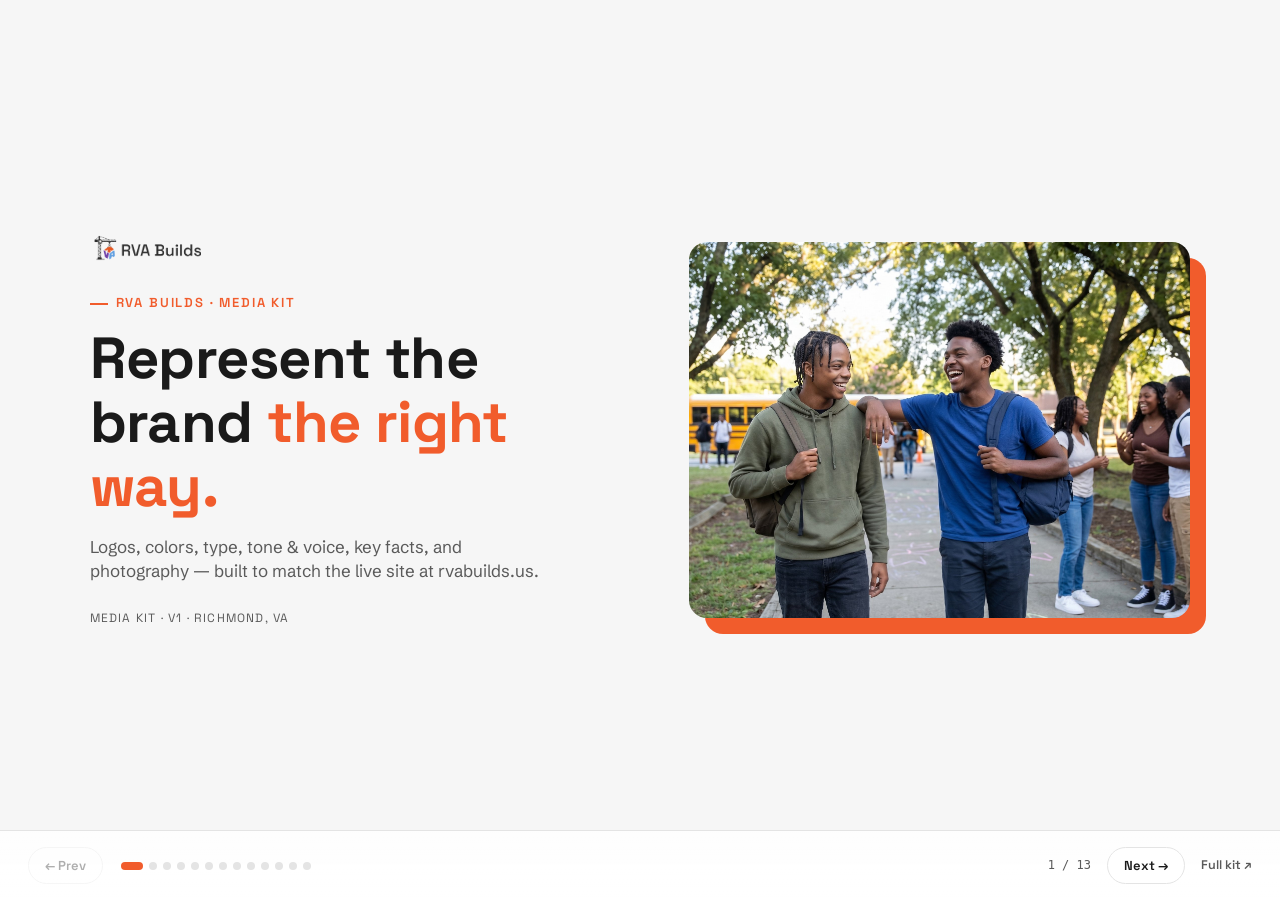
==== media-kit/slides.html @ 9cd39a96 "Add a slideshow version of the media kit Adds media-kit/slides.html: the same brand content (logos, " ====
<!DOCTYPE html>
<html lang="en">
<head>
<meta charset="UTF-8">
<meta name="viewport" content="width=device-width, initial-scale=1.0">
<title>RVA Builds — Media Kit (Slideshow)</title>
<meta name="description" content="RVA Builds media kit, presented as a slideshow: logos, colors, typography, tone &amp; voice, boilerplate, and photography.">
<link rel="preconnect" href="https://fonts.googleapis.com">
<link rel="preconnect" href="https://fonts.gstatic.com" crossorigin>
<link href="https://fonts.googleapis.com/css2?family=Space+Grotesk:wght@400;500;600;700&family=Schibsted+Grotesk:wght@400;500;700&display=swap" rel="stylesheet">
<style>
  :root{
    --accent:#F15C2C; --accent-hover:#D8481F; --accent-blue:#329FE6; --accent-purple:#7A35AE;
    --surface:#FFFFFF; --surface-soft:#F6F6F6; --surface-tint:#FDEDE7;
    --ink:#1A1A1A; --ink-muted:#5A5A5A; --border:#E4E4E4;
    --success:#1F8A4C; --danger:#C0392B;
    --font-display:"Space Grotesk","Helvetica Neue",Arial,sans-serif;
    --font-body:"Schibsted Grotesk","Helvetica Neue",Arial,sans-serif;
  }
  *{box-sizing:border-box;margin:0;padding:0}
  html,body{height:100%;overflow:hidden}
  body{font-family:var(--font-body);color:var(--ink);background:var(--ink);line-height:1.45;-webkit-font-smoothing:antialiased}
  h1,h2,h3,h4{font-family:var(--font-display);line-height:1.1;letter-spacing:-.01em}
  .accent-text{color:var(--accent)}

  .deck{position:relative;width:100vw;height:100vh;overflow:hidden;background:var(--surface)}
  .slide{position:absolute;inset:0;display:flex;flex-direction:column;justify-content:center;padding:6.5vh 7vw 11vh;opacity:0;visibility:hidden;transition:opacity .35s ease;overflow-y:auto;background:var(--surface)}
  .slide.active{opacity:1;visibility:visible;z-index:1}
  .slide-inner{max-width:1180px;margin:0 auto;width:100%}

  .eyebrow{font-family:var(--font-display);font-weight:600;font-size:13px;letter-spacing:.14em;text-transform:uppercase;color:var(--accent);margin-bottom:14px;display:flex;align-items:center;gap:8px}
  .eyebrow::before{content:"";width:18px;height:2px;background:currentColor;display:inline-block}
  .eyebrow.purple{color:var(--accent-purple)}
  h2.title{font-size:clamp(28px,3.4vw,42px);font-weight:700;margin-bottom:14px}
  .lead{font-size:17px;color:var(--ink-muted);max-width:74ch}
  .group-label{font-family:var(--font-display);font-weight:600;font-size:12px;letter-spacing:.08em;text-transform:uppercase;color:var(--ink-muted);margin:22px 0 4px}

  /* COVER */
  .cover{background:var(--surface-soft)}
  .cover .slide-inner{display:grid;grid-template-columns:1.1fr 1fr;gap:48px;align-items:center}
  .cover img.logo{height:32px;margin-bottom:24px}
  .cover h1{font-size:clamp(34px,5vw,58px);font-weight:700;max-width:15ch}
  .cover p{font-size:17px;margin-top:16px;color:var(--ink-muted);max-width:46ch}
  .cover .meta{margin-top:26px;font-family:var(--font-display);font-size:12px;letter-spacing:.1em;text-transform:uppercase;color:var(--ink-muted)}
  .hero-photo-wrap{position:relative}
  .hero-shape{position:absolute;inset:16px -16px -16px 16px;background:var(--accent);border-radius:18px;z-index:0}
  .hero-photo{position:relative;z-index:1;border-radius:18px;overflow:hidden;aspect-ratio:4/3}
  .hero-photo img{width:100%;height:100%;object-fit:cover;display:block}

  /* STAT ROW */
  .stat-row{display:grid;grid-template-columns:repeat(4,1fr);border-top:1px solid var(--border);margin-top:18px}
  .stat-cell{padding:16px 16px 16px 0;border-right:1px solid var(--border)}
  .stat-cell:last-child{border-right:none}
  .stat-cell .num{font-family:var(--font-display);font-weight:700;font-size:30px}
  .stat-cell .num .plus{color:var(--accent)}
  .stat-cell .label{font-size:12px;color:var(--ink-muted);margin-top:2px;max-width:20ch}
  .stat-mini-row{display:flex;gap:24px;flex-wrap:wrap;margin-top:16px}
  .stat-mini{font-size:13px;color:var(--ink-muted)}
  .stat-mini strong{font-family:var(--font-display);color:var(--ink)}
  .tag-pill{display:inline-block;font-family:var(--font-display);font-size:11px;font-weight:600;padding:4px 10px;border-radius:9999px;background:var(--surface-soft);color:var(--ink-muted);margin:4px 6px 0 0}

  /* LOGO GRIDS */
  .logo-grid{display:grid;grid-template-columns:repeat(4,1fr);gap:14px;margin-top:14px}
  .logo-card{border:1px solid var(--border);border-radius:10px;overflow:hidden}
  .logo-stage{display:flex;align-items:center;justify-content:center;padding:22px;min-height:100px}
  .logo-stage img{max-width:82%;max-height:52px;object-fit:contain}
  .logo-stage.stacked img{max-height:90px}
  .on-light{background:var(--surface)}
  .on-soft{background:var(--surface-soft)}
  .on-dark{background:var(--ink)}
  .on-coral{background:var(--accent)}
  .logo-label{padding:8px 10px;font-size:11px;color:var(--ink-muted);border-top:1px solid var(--border)}
  .icon-row{display:flex;gap:14px;flex-wrap:wrap;margin-top:6px;align-items:center}
  .icon-chip{width:74px;height:74px;border-radius:14px;display:flex;align-items:center;justify-content:center;border:1px solid var(--border)}
  .icon-chip img{width:46px;height:46px}
  .two-col{display:grid;grid-template-columns:1fr 1fr;gap:16px;margin-top:16px}
  .rule-card{border:1px solid var(--border);border-radius:10px;padding:16px 18px}
  .rule-card h4{font-size:14px;margin-bottom:8px}
  .do{border-left:4px solid var(--success)}
  .dont{border-left:4px solid var(--danger)}
  .rule-card ul{list-style:none;display:flex;flex-direction:column;gap:5px}
  .rule-card li{font-size:12.5px;color:var(--ink-muted);padding-left:20px;position:relative}
  .do li::before{content:"✓";position:absolute;left:0;color:var(--success);font-weight:700}
  .dont li::before{content:"✕";position:absolute;left:0;color:var(--danger);font-weight:700}

  /* COLOR */
  .swatches{display:grid;grid-template-columns:repeat(6,1fr);gap:12px;margin-top:10px}
  .swatch{border-radius:10px;overflow:hidden;border:1px solid var(--border)}
  .swatch .chip{height:64px}
  .swatch .info{padding:8px 10px}
  .swatch .name{font-family:var(--font-display);font-weight:600;font-size:12px}
  .swatch .hex{font-family:ui-monospace,Menlo,Consolas,monospace;font-size:11px;color:var(--ink-muted)}

  /* TYPE */
  .type-block{margin-top:18px}
  .type-meta{font-family:ui-monospace,Menlo,Consolas,monospace;font-size:11px;color:var(--ink-muted);margin-bottom:8px}
  .specimen-display{font-family:var(--font-display)}
  .specimen-body{font-family:var(--font-body)}
  .scale-row{display:flex;align-items:baseline;gap:16px;flex-wrap:wrap;padding:5px 0;border-bottom:1px dashed var(--border)}
  .scale-row .tag{font-family:ui-monospace,Menlo,monospace;font-size:11px;color:var(--ink-muted);width:100px;flex:none}

  /* VOICE */
  .voice-grid{display:grid;grid-template-columns:repeat(3,1fr);gap:12px;margin-top:14px}
  .voice-card{border:1px solid var(--border);border-radius:10px;padding:14px}
  .voice-card h4{font-size:14px;margin-bottom:6px}
  .voice-card .sounds{margin-top:6px;font-size:12px;color:var(--ink);background:var(--surface-tint);border-radius:6px;padding:6px 8px}
  .voice-card .not{margin-top:5px;font-size:11.5px;color:var(--ink-muted)}
  .audience-row{display:grid;grid-template-columns:repeat(3,1fr);gap:14px;margin-top:16px}
  .audience-card{border-radius:10px;padding:16px;color:#fff}
  .audience-card .aud-label{font-family:var(--font-display);font-weight:600;font-size:11px;letter-spacing:.06em;text-transform:uppercase;opacity:.85;margin-bottom:8px}
  .audience-card blockquote{font-size:13.5px;line-height:1.4}
  .aud-candidate{background:var(--accent-purple)}
  .aud-employer{background:var(--accent-blue)}
  .aud-press{background:var(--ink)}

  /* QUOTES */
  .quote-grid{display:grid;grid-template-columns:repeat(3,1fr);gap:16px;margin-top:16px}
  .quote-card{border:1px solid var(--border);border-radius:10px;padding:18px;display:flex;flex-direction:column;gap:12px;height:100%}
  .quote-card blockquote{font-size:13.5px;color:var(--ink);line-height:1.45}
  .quote-person{display:flex;align-items:center;gap:10px;margin-top:auto}
  .quote-person img{width:36px;height:36px;border-radius:50%;object-fit:cover}
  .quote-person .qname{font-family:var(--font-display);font-weight:600;font-size:12.5px}
  .quote-person .qrole{font-size:11px;color:var(--ink-muted)}

  /* PATTERNS */
  .btn-row{display:flex;gap:10px;flex-wrap:wrap;margin-top:10px;align-items:center}
  .btn{font-family:var(--font-display);font-weight:600;font-size:13px;padding:10px 20px;border-radius:9999px;border:none;cursor:default}
  .btn-primary{background:var(--accent);color:#fff}
  .btn-candidate{background:var(--accent-purple);color:#fff}
  .btn-employer{background:var(--accent-blue);color:#fff}
  .btn-ghost{background:transparent;color:var(--ink);border:1.5px solid var(--border)}
  .nav-mock{margin-top:10px;border:1px solid var(--border);border-radius:10px;padding:12px 16px;display:flex;align-items:center;gap:16px}
  .nav-mock .nav-logo{font-family:var(--font-display);font-weight:700;font-size:13px}
  .nav-mock .nav-tab{font-family:var(--font-display);font-size:12px;font-weight:600;color:var(--ink-muted)}
  .nav-mock .nav-tab.active{color:var(--ink);border-bottom:2px solid var(--accent);padding-bottom:2px}
  .nav-mock .nav-cta{margin-left:auto;background:var(--accent);color:#fff;font-family:var(--font-display);font-weight:600;font-size:12px;padding:6px 14px;border-radius:9999px}
  .feature-grid{display:grid;grid-template-columns:repeat(2,1fr);margin-top:10px;border-top:1px solid var(--border)}
  .feature-card{padding:14px 16px 14px 0;border-bottom:1px solid var(--border);display:flex;gap:12px}
  .feature-icon{flex:none;width:32px;height:32px;border-radius:8px;background:var(--surface-tint);color:var(--accent-purple);display:flex;align-items:center;justify-content:center;font-size:15px}
  .feature-card h5{font-family:var(--font-display);font-size:13px;font-weight:600;margin-bottom:2px}
  .feature-card p{font-size:12px;color:var(--ink-muted)}

  /* PHOTOGRAPHY */
  .photo-grid{display:grid;grid-template-columns:repeat(4,1fr);gap:10px;margin-top:14px}
  .photo{border-radius:10px;overflow:hidden;aspect-ratio:4/3;position:relative;background:var(--surface-soft)}
  .photo img{width:100%;height:100%;object-fit:cover;display:block}
  .photo span{position:absolute;left:0;right:0;bottom:0;padding:10px 8px 6px;font-size:10.5px;color:#fff;background:linear-gradient(transparent,rgba(0,0,0,.72))}

  /* CLOSING */
  .closing{background:var(--ink);color:#fff}
  .closing .lead{color:rgba(255,255,255,.72)}
  .closing .eyebrow{color:var(--accent)}
  .closing a{color:#fff;text-decoration-color:var(--accent)}
  .callout{margin-top:18px;background:var(--surface-tint);border-radius:10px;padding:16px 18px;border-left:4px solid var(--accent);color:var(--ink)}
  .doclist{list-style:none;margin-top:14px;display:flex;flex-direction:column;gap:6px}
  .doclist code{font-family:ui-monospace,Menlo,Consolas,monospace;font-size:12.5px;background:rgba(255,255,255,.1);padding:2px 6px;border-radius:4px}

  /* CONTROLS */
  .controls{position:fixed;left:0;right:0;bottom:0;z-index:20;display:flex;align-items:center;gap:16px;padding:16px 28px;background:linear-gradient(0deg,rgba(255,255,255,.96),rgba(255,255,255,.85));border-top:1px solid var(--border)}
  .ctrl-btn{font-family:var(--font-display);font-weight:600;font-size:13px;padding:9px 16px;border-radius:9999px;border:1.5px solid var(--border);background:#fff;color:var(--ink);cursor:pointer}
  .ctrl-btn:hover{border-color:var(--accent);color:var(--accent)}
  .ctrl-btn:disabled{opacity:.35;cursor:default}
  .ctrl-btn:disabled:hover{border-color:var(--border);color:var(--ink)}
  .dots{display:flex;gap:6px;flex:1;overflow-x:auto;padding:2px}
  .dot{flex:none;width:8px;height:8px;border-radius:50%;background:var(--border);cursor:pointer;border:none;padding:0}
  .dot.active{background:var(--accent);width:22px;border-radius:5px}
  .counter{font-family:ui-monospace,Menlo,Consolas,monospace;font-size:12px;color:var(--ink-muted);flex:none}
  .fullkit-link{font-family:var(--font-display);font-weight:600;font-size:12.5px;color:var(--ink-muted);text-decoration:none;flex:none}
  .fullkit-link:hover{color:var(--accent)}

  @media(max-width:900px){
    .cover .slide-inner{grid-template-columns:1fr}
    .logo-grid,.swatches,.voice-grid,.audience-row,.quote-grid,.feature-grid,.photo-grid,.two-col{grid-template-columns:repeat(2,1fr)}
    .stat-row{grid-template-columns:repeat(2,1fr)}
  }
</style>
</head>
<body>

<div class="deck" id="deck">

  <!-- SLIDE 1 — COVER -->
  <section class="slide cover active">
    <div class="slide-inner">
      <div>
        <img class="logo" src="assets/logos/horizontal/rva-builds-logo-dark-color.png" alt="RVA Builds logo">
        <div class="eyebrow">RVA Builds · Media Kit</div>
        <h1>Represent the brand <span class="accent-text">the right way.</span></h1>
        <p>Logos, colors, type, tone &amp; voice, key facts, and photography — built to match the live site at rvabuilds.us.</p>
        <div class="meta">Media Kit · v1 · Richmond, VA</div>
      </div>
      <div class="hero-photo-wrap">
        <div class="hero-shape"></div>
        <div class="hero-photo"><img src="assets/photography/hero-connection.jpg" alt="Two RVA Builds students"></div>
      </div>
    </div>
  </section>

  <!-- SLIDE 2 — ABOUT / KEY FACTS -->
  <section class="slide">
    <div class="slide-inner">
      <div class="eyebrow">01 · About RVA Builds</div>
      <h2 class="title">Build a career in the trades, <span class="accent-text">before you graduate.</span></h2>
      <p class="lead">RVA Builds connects Richmond Public Schools students with paid, hands-on careers in construction and the skilled trades, before they even graduate. A Richmond Ed Fund initiative, backed by Bloomberg Philanthropies, moving students into Registered Apprenticeships in electrical, HVAC, welding, and construction.</p>
      <div class="group-label">By the numbers</div>
      <div class="stat-row">
        <div class="stat-cell"><div class="num">150</div><div class="label">RPS grads aimed at registered apprenticeships in 3 years</div></div>
        <div class="stat-cell"><div class="num">500</div><div class="label">Students in paid trades learning by 2028–29 (goal)</div></div>
        <div class="stat-cell"><div class="num">17</div><div class="label">Partners: schools, the city, business &amp; unions</div></div>
        <div class="stat-cell"><div class="num">120<span class="plus">+</span></div><div class="label">Paid work-based learning hours per student</div></div>
      </div>
      <div class="stat-mini-row">
        <div class="stat-mini"><strong>$8M</strong> Bloomberg Philanthropies investment</div>
        <div class="stat-mini"><strong>$23/hr</strong> minimum total comp. after graduation</div>
      </div>
      <div style="margin-top:16px">
        <span class="tag-pill">Hopeful</span>
        <span class="tag-pill">Trustworthy</span>
        <span class="tag-pill">Civic</span>
        <span class="tag-pill">Warm</span>
        <span class="tag-pill">Data-informed</span>
        <span class="tag-pill">Editorial</span>
      </div>
    </div>
  </section>

  <!-- SLIDE 3 — LOGO: HORIZONTAL -->
  <section class="slide">
    <div class="slide-inner">
      <div class="eyebrow">02 · Logo</div>
      <h2 class="title">Horizontal lockup</h2>
      <p class="lead">The default lockup — a crane lifting the "VA" cube, building Richmond's future brick by brick.</p>
      <div class="logo-grid">
        <div class="logo-card">
          <div class="logo-stage on-light"><img src="assets/logos/horizontal/rva-builds-logo-dark-color.png" alt="Full color on light"></div>
          <div class="logo-label">Full color · on white</div>
        </div>
        <div class="logo-card">
          <div class="logo-stage on-dark"><img src="assets/logos/horizontal/rva-builds-logo-light-color.png" alt="Full color on dark"></div>
          <div class="logo-label">Full color · on dark</div>
        </div>
        <div class="logo-card">
          <div class="logo-stage on-soft"><img src="assets/logos/horizontal/rva-builds-logo-dark.png" alt="Mono dark on light"></div>
          <div class="logo-label">Mono dark · on white</div>
        </div>
        <div class="logo-card">
          <div class="logo-stage on-coral"><img src="assets/logos/horizontal/rva-builds-logo-light.png" alt="Mono white on coral"></div>
          <div class="logo-label">Mono white · on color</div>
        </div>
      </div>
    </div>
  </section>

  <!-- SLIDE 4 — LOGO: STACKED -->
  <section class="slide">
    <div class="slide-inner">
      <div class="eyebrow">02 · Logo</div>
      <h2 class="title">Stacked lockup</h2>
      <p class="lead">For square or vertical placements (social avatars, signage, mobile headers). Built in-house from the existing mark — no separate source file existed.</p>
      <div class="logo-grid">
        <div class="logo-card">
          <div class="logo-stage stacked on-light"><img src="assets/logos/stacked/rva-builds-logo-stacked-dark-color.png" alt="Stacked full color on light"></div>
          <div class="logo-label">Full color · on white</div>
        </div>
        <div class="logo-card">
          <div class="logo-stage stacked on-dark"><img src="assets/logos/stacked/rva-builds-logo-stacked-light-color.png" alt="Stacked full color on dark"></div>
          <div class="logo-label">Full color · on dark</div>
        </div>
        <div class="logo-card">
          <div class="logo-stage stacked on-soft"><img src="assets/logos/stacked/rva-builds-logo-stacked-dark.png" alt="Stacked mono dark"></div>
          <div class="logo-label">Mono dark · on white</div>
        </div>
        <div class="logo-card">
          <div class="logo-stage stacked on-coral"><img src="assets/logos/stacked/rva-builds-logo-stacked-light.png" alt="Stacked mono white"></div>
          <div class="logo-label">Mono white · on color</div>
        </div>
      </div>
    </div>
  </section>

  <!-- SLIDE 5 — LOGO: ICON, PARTNER, USAGE -->
  <section class="slide">
    <div class="slide-inner">
      <div class="eyebrow">02 · Logo</div>
      <h2 class="title">Icon, endorsement &amp; usage rules</h2>
      <div class="group-label">Icon / app mark</div>
      <div class="icon-row">
        <div class="icon-chip on-coral"><img src="assets/logos/icon/rva-builds-icon.png" alt="Icon on coral"></div>
        <div class="icon-chip on-light" style="background:#fff"><img src="assets/logos/icon/rva-builds-icon.png" alt="Icon"></div>
        <div class="icon-chip on-dark"><img src="assets/logos/icon/rva-builds-icon.png" alt="Icon on dark"></div>
        <div class="logo-card" style="flex:1;min-width:220px">
          <div class="logo-stage on-dark" style="min-height:74px"><img src="assets/logos/partner/richmond-ed-fund-logo.png" alt="Richmond Ed Fund" style="max-height:30px"></div>
          <div class="logo-label">Richmond Ed Fund endorsement · white, on dark</div>
        </div>
      </div>
      <div class="two-col">
        <div class="rule-card do">
          <h4>Do</h4>
          <ul>
            <li>Keep clear space equal to the height of the cube icon.</li>
            <li>Use full color on white or photography with a dark overlay.</li>
            <li>Scale proportionally — never stretch.</li>
          </ul>
        </div>
        <div class="rule-card dont">
          <h4>Don't</h4>
          <ul>
            <li>Don't recolor the cube or crane outside the brand palette.</li>
            <li>Don't add shadows, outlines, or effects to the mark.</li>
            <li>Don't rotate, skew, or crowd the logo.</li>
          </ul>
        </div>
      </div>
    </div>
  </section>

  <!-- SLIDE 6 — COLOR -->
  <section class="slide">
    <div class="slide-inner">
      <div class="eyebrow">03 · Color</div>
      <h2 class="title">Color palette</h2>
      <p class="lead">Coral is the dominant brand color. Blue and purple are audience cues — blue for employers, purple for candidates.</p>
      <div class="group-label">Brand, surfaces &amp; status</div>
      <div class="swatches">
        <div class="swatch"><div class="chip" style="background:#F15C2C"></div><div class="info"><div class="name">Coral</div><div class="hex">#F15C2C</div></div></div>
        <div class="swatch"><div class="chip" style="background:#329FE6"></div><div class="info"><div class="name">Blue</div><div class="hex">#329FE6</div></div></div>
        <div class="swatch"><div class="chip" style="background:#7A35AE"></div><div class="info"><div class="name">Purple</div><div class="hex">#7A35AE</div></div></div>
        <div class="swatch"><div class="chip" style="background:#F6F6F6"></div><div class="info"><div class="name">Surface Soft</div><div class="hex">#F6F6F6</div></div></div>
        <div class="swatch"><div class="chip" style="background:#1A1A1A"></div><div class="info"><div class="name">Ink</div><div class="hex">#1A1A1A</div></div></div>
        <div class="swatch"><div class="chip" style="background:#5A5A5A"></div><div class="info"><div class="name">Ink Muted</div><div class="hex">#5A5A5A</div></div></div>
      </div>
      <div class="callout">
        <strong>Accessibility:</strong> Coral on white is ≈3.3:1 — use for large text, buttons, and UI only, never small body copy. Body text is always Ink <code>#1A1A1A</code>.
      </div>
    </div>
  </section>

  <!-- SLIDE 7 — TYPOGRAPHY -->
  <section class="slide">
    <div class="slide-inner">
      <div class="eyebrow">04 · Typography</div>
      <h2 class="title">Typography</h2>
      <p class="lead"><strong>Space Grotesk</strong> for headlines, <strong>Schibsted Grotesk</strong> for body — both free (SIL OFL) via Google Fonts.</p>
      <div class="type-block">
        <div class="type-meta">DISPLAY / HEADINGS · Space Grotesk 700</div>
        <div class="specimen-display" style="font-size:42px;font-weight:700;line-height:1.05">Building futures in&nbsp;Richmond</div>
      </div>
      <div class="type-block">
        <div class="type-meta">BODY / UI · Schibsted Grotesk 400</div>
        <div class="specimen-body" style="font-size:18px;max-width:64ch">Apprenticeships turn ambition into a career. RVA Builds pairs local talent with employers ready to train, mentor, and hire.</div>
      </div>
      <div class="type-block">
        <div class="type-meta">TYPE SCALE · 1.250 major-third · 16px base</div>
        <div class="scale-row"><span class="tag">H1 · 40/700</span><span class="specimen-display" style="font-size:28px;font-weight:700">Join the program</span></div>
        <div class="scale-row"><span class="tag">H2 · 32/600</span><span class="specimen-display" style="font-size:22px;font-weight:600">Join the program</span></div>
        <div class="scale-row"><span class="tag">Body · 16/400</span><span class="specimen-body" style="font-size:16px">Join the program</span></div>
        <div class="scale-row"><span class="tag">Caption · 14/400</span><span class="specimen-body" style="font-size:14px;color:var(--ink-muted)">Join the program</span></div>
      </div>
    </div>
  </section>

  <!-- SLIDE 8 — VOICE ATTRIBUTES -->
  <section class="slide">
    <div class="slide-inner">
      <div class="eyebrow">05 · Tone &amp; voice</div>
      <h2 class="title">How RVA Builds sounds</h2>
      <p class="lead">Hopeful, trustworthy, civic, warm, data-informed, editorial.</p>
      <div class="voice-grid">
        <div class="voice-card"><h4>Hopeful</h4><div class="sounds">"A choice-filled life is the standard."</div><div class="not">Not fear-first</div></div>
        <div class="voice-card"><h4>Trustworthy</h4><div class="sounds">"500 students, 17 partners, by 2028–29."</div><div class="not">Not vague superlatives</div></div>
        <div class="voice-card"><h4>Civic</h4><div class="sounds">"Right here in Richmond, Virginia."</div><div class="not">Not placeless copy</div></div>
        <div class="voice-card"><h4>Warm</h4><div class="sounds">"A student earning a paycheck and a future."</div><div class="not">Not "human capital"</div></div>
        <div class="voice-card"><h4>Data-informed</h4><div class="sounds">"$23/hour minimum after graduation."</div><div class="not">Not unsourced stats</div></div>
        <div class="voice-card"><h4>Editorial</h4><div class="sounds">Full sentences, active voice, real quotes.</div><div class="not">Not jargon strings</div></div>
      </div>
    </div>
  </section>

  <!-- SLIDE 9 — AUDIENCE VOICE -->
  <section class="slide">
    <div class="slide-inner">
      <div class="eyebrow">05 · Tone &amp; voice</div>
      <h2 class="title">Audience-specific voice</h2>
      <p class="lead">The candidate card is verbatim from the live "For Students" page on rvabuilds.us — the calibration point for tone.</p>
      <div class="audience-row">
        <div class="audience-card aud-candidate">
          <div class="aud-label">To candidates · live copy</div>
          <blockquote>"Get paid to learn a career you'll keep." Earn paid hours in the skilled trades and graduate straight into a real apprenticeship, at no cost to you.</blockquote>
        </div>
        <div class="audience-card aud-employer">
          <div class="aud-label">To employers · illustrative</div>
          <blockquote>"Train your next hire while they're still in school — a clear path to a Registered Apprenticeship."</blockquote>
        </div>
        <div class="audience-card aud-press">
          <div class="aud-label">To press · illustrative</div>
          <blockquote>"Backed by Bloomberg Philanthropies, RVA Builds is Richmond Ed Fund's citywide push into the skilled trades."</blockquote>
        </div>
      </div>
    </div>
  </section>

  <!-- SLIDE 10 — QUOTES -->
  <section class="slide">
    <div class="slide-inner">
      <div class="eyebrow">06 · Voices &amp; leadership</div>
      <h2 class="title">Quotes for press use</h2>
      <p class="lead">Approved leadership quotes, paired with headshots for editorial and press use.</p>
      <div class="quote-grid">
        <div class="quote-card">
          <blockquote>"Our students deserve to graduate with real options. A choice-filled life is not a slogan; it's a standard we hold ourselves to."</blockquote>
          <div class="quote-person"><img src="assets/people/jason-kamras.jpg" alt="Jason Kamras"><div><div class="qname">Jason Kamras</div><div class="qrole">Superintendent, RPS</div></div></div>
        </div>
        <div class="quote-card">
          <blockquote>"By building direct pipelines from the classroom to local employers, we ensure young people have a clear path to stable careers."</blockquote>
          <div class="quote-person"><img src="assets/people/danny-avula.jpg" alt="Danny Avula"><div><div class="qname">Danny Avula</div><div class="qrole">Mayor of Richmond</div></div></div>
        </div>
        <div class="quote-card">
          <blockquote>"Too many of our students leave high school without a real path to a career that can support a family. RVA Builds changes that."</blockquote>
          <div class="quote-person"><img src="assets/people/taikein-cooper.jpg" alt="Taikein Cooper"><div><div class="qname">Taikein Cooper</div><div class="qrole">CEO, Richmond Ed Fund</div></div></div>
        </div>
      </div>
    </div>
  </section>

  <!-- SLIDE 11 — SITE PATTERNS -->
  <section class="slide">
    <div class="slide-inner">
      <div class="eyebrow">07 · Elements</div>
      <h2 class="title">Site patterns</h2>
      <div class="group-label">Buttons &amp; audience cues</div>
      <div class="btn-row">
        <button class="btn btn-primary">Apply now</button>
        <button class="btn btn-candidate">I'm a student</button>
        <button class="btn btn-employer">I'm an employer</button>
        <button class="btn btn-ghost">Learn more</button>
      </div>
      <div class="group-label">Navigation</div>
      <div class="nav-mock">
        <span class="nav-logo">RVA Builds</span>
        <span class="nav-tab active">For Students</span>
        <span class="nav-tab">For Employers</span>
        <span class="nav-cta">Apply now →</span>
      </div>
      <div class="group-label">Feature cards</div>
      <div class="feature-grid">
        <div class="feature-card"><div class="feature-icon">🎓</div><div><h5>Current RPS students</h5><p>Open to Richmond Public Schools high schoolers exploring the trades.</p></div></div>
        <div class="feature-card"><div class="feature-icon">👤</div><div><h5>No experience needed</h5><p>You don't need a résumé full of jobs, just the drive to learn.</p></div></div>
      </div>
    </div>
  </section>

  <!-- SLIDE 12 — PHOTOGRAPHY -->
  <section class="slide">
    <div class="slide-inner">
      <div class="eyebrow">08 · Photography</div>
      <h2 class="title">Photography</h2>
      <p class="lead">Real Richmond students, families, and workplaces — candid, warm, full of natural light. Avoid generic stock.</p>
      <div class="photo-grid">
        <div class="photo"><img src="assets/photography/hero-connection.jpg" alt="Students walking"><span>Connection &amp; optimism</span></div>
        <div class="photo"><img src="assets/photography/day-one-2024.jpg" alt="Day One 2024"><span>Day One 2024</span></div>
        <div class="photo"><img src="assets/photography/tj-grad.jpg" alt="Graduation"><span>TJ Graduation</span></div>
        <div class="photo"><img src="assets/photography/teacher-orientation.jpg" alt="Teacher orientation"><span>Teacher Orientation</span></div>
        <div class="photo"><img src="assets/photography/mission-tomorrow.jpg" alt="Mission Tomorrow"><span>Mission Tomorrow</span></div>
        <div class="photo"><img src="assets/photography/summer-reading.jpg" alt="Summer reading"><span>Summer Reading</span></div>
        <div class="photo"><img src="assets/photography/rps-shines-event.jpg" alt="RPS Shines"><span>RPS Shines</span></div>
        <div class="photo"><img src="assets/photography/library-study-space.jpg" alt="Library"><span>Library / study space</span></div>
      </div>
    </div>
  </section>

  <!-- SLIDE 13 — CONTACT / CLOSING -->
  <section class="slide closing">
    <div class="slide-inner">
      <div class="eyebrow">09 · Media contact</div>
      <h2 class="title">For press &amp; partnership inquiries</h2>
      <p class="lead">Add the client's designated media contact — name, title, email, phone — before this kit is distributed outside the organization.</p>
      <div class="group-label" style="color:rgba(255,255,255,.6)">Full source files</div>
      <ul class="doclist">
        <li><code>docs/palette.md</code> · <code>docs/brand-tokens.css</code></li>
        <li><code>docs/typography.md</code></li>
        <li><code>docs/tone-and-voice.md</code></li>
        <li><code>docs/boilerplate.md</code> — key facts, quotes, media contact</li>
      </ul>
      <p style="margin-top:22px;font-size:13px;color:rgba(255,255,255,.6)">A program of the Richmond Ed Fund · Program site: <a href="https://rvabuilds.us/">rvabuilds.us</a> · <a href="index.html">View the full scrolling media kit →</a></p>
    </div>
  </section>

</div>

<div class="controls">
  <button class="ctrl-btn" id="prevBtn" aria-label="Previous slide">← Prev</button>
  <div class="dots" id="dots"></div>
  <span class="counter" id="counter">1 / 13</span>
  <button class="ctrl-btn" id="nextBtn" aria-label="Next slide">Next →</button>
  <a class="fullkit-link" href="index.html">Full kit ↗</a>
</div>

<script>
  const slides = Array.from(document.querySelectorAll('.slide'));
  const dotsEl = document.getElementById('dots');
  const counterEl = document.getElementById('counter');
  const prevBtn = document.getElementById('prevBtn');
  const nextBtn = document.getElementById('nextBtn');
  let idx = 0;

  slides.forEach((_, i) => {
    const d = document.createElement('button');
    d.className = 'dot' + (i === 0 ? ' active' : '');
    d.setAttribute('aria-label', 'Go to slide ' + (i + 1));
    d.addEventListener('click', () => go(i));
    dotsEl.appendChild(d);
  });
  const dots = Array.from(dotsEl.children);

  function render() {
    slides.forEach((s, i) => s.classList.toggle('active', i === idx));
    dots.forEach((d, i) => d.classList.toggle('active', i === idx));
    counterEl.textContent = (idx + 1) + ' / ' + slides.length;
    prevBtn.disabled = idx === 0;
    nextBtn.disabled = idx === slides.length - 1;
    slides[idx].scrollTop = 0;
  }
  function go(i) {
    idx = Math.max(0, Math.min(slides.length - 1, i));
    render();
  }

  prevBtn.addEventListener('click', () => go(idx - 1));
  nextBtn.addEventListener('click', () => go(idx + 1));

  window.addEventListener('keydown', (e) => {
    if (['ArrowRight', 'PageDown', ' '].includes(e.key)) { go(idx + 1); e.preventDefault(); }
    if (['ArrowLeft', 'PageUp'].includes(e.key)) { go(idx - 1); e.preventDefault(); }
    if (e.key === 'Home') { go(0); e.preventDefault(); }
    if (e.key === 'End') { go(slides.length - 1); e.preventDefault(); }
  });

  let touchStartX = null;
  window.addEventListener('touchstart', (e) => { touchStartX = e.touches[0].clientX; });
  window.addEventListener('touchend', (e) => {
    if (touchStartX === null) return;
    const dx = e.changedTouches[0].clientX - touchStartX;
    if (Math.abs(dx) > 50) go(idx + (dx < 0 ? 1 : -1));
    touchStartX = null;
  });

  render();
</script>

</body>
</html>
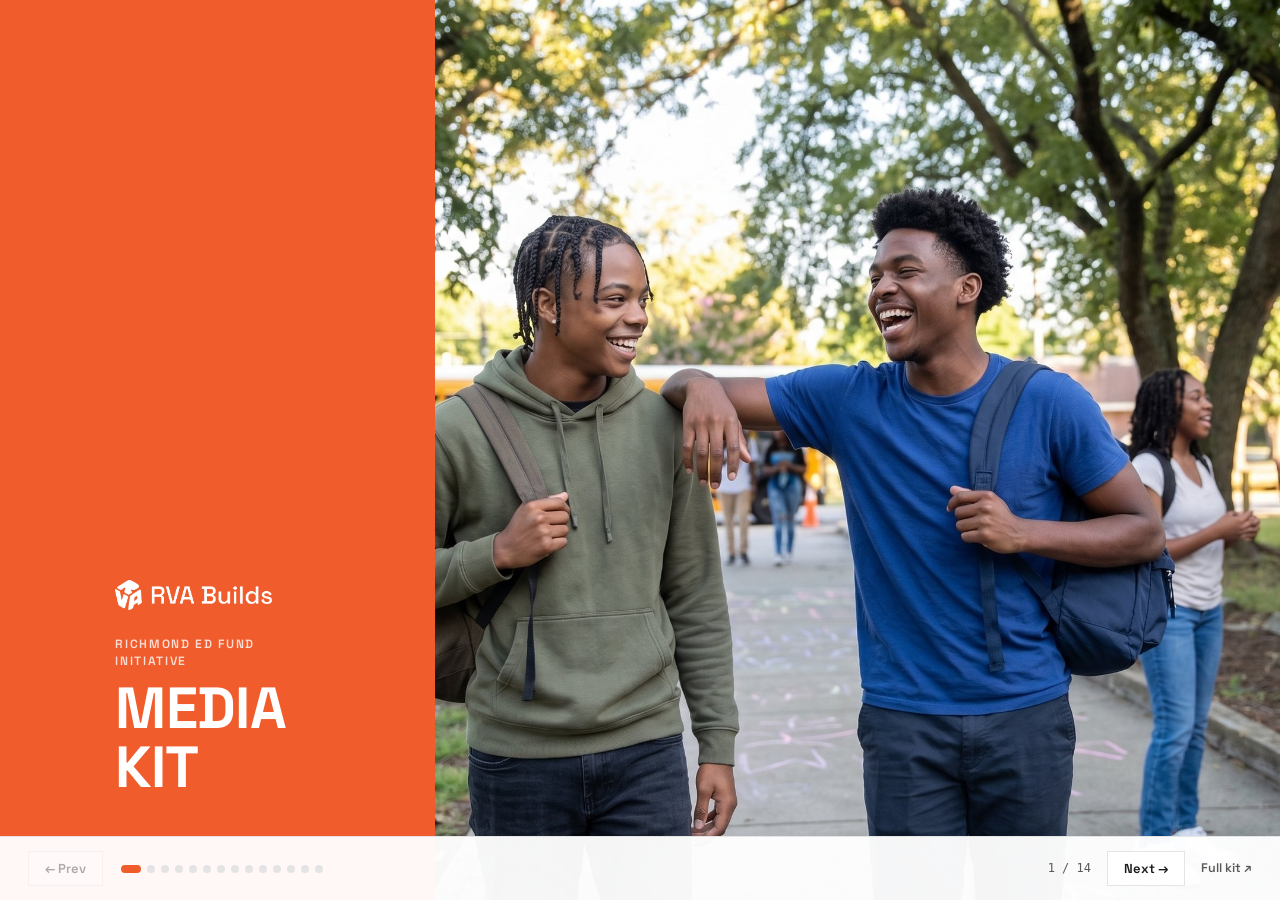
==== commit 0009533d: "Restyle slideshow to match BuildWithin brand-kit reference deck Rebuilds slides.html around one cons" ====
--- a/media-kit/slides.html
+++ b/media-kit/slides.html
@@ -16,163 +16,124 @@
     --success:#1F8A4C; --danger:#C0392B;
     --font-display:"Space Grotesk","Helvetica Neue",Arial,sans-serif;
     --font-body:"Schibsted Grotesk","Helvetica Neue",Arial,sans-serif;
+    --sidebar-w: 34%;
   }
   *{box-sizing:border-box;margin:0;padding:0}
   html,body{height:100%;overflow:hidden}
-  body{font-family:var(--font-body);color:var(--ink);background:var(--ink);line-height:1.45;-webkit-font-smoothing:antialiased}
-  h1,h2,h3,h4{font-family:var(--font-display);line-height:1.1;letter-spacing:-.01em}
-  .accent-text{color:var(--accent)}
+  body{font-family:var(--font-body);color:var(--ink);background:var(--ink);line-height:1.4;-webkit-font-smoothing:antialiased}
+  h1,h2,h3{font-family:var(--font-display);line-height:1.08;letter-spacing:-.01em}
 
   .deck{position:relative;width:100vw;height:100vh;overflow:hidden;background:var(--surface)}
-  .slide{position:absolute;inset:0;display:flex;flex-direction:column;justify-content:center;padding:6.5vh 7vw 11vh;opacity:0;visibility:hidden;transition:opacity .35s ease;overflow-y:auto;background:var(--surface)}
+  .slide{position:absolute;inset:0;display:flex;opacity:0;visibility:hidden;transition:opacity .35s ease}
   .slide.active{opacity:1;visibility:visible;z-index:1}
-  .slide-inner{max-width:1180px;margin:0 auto;width:100%}
-
-  .eyebrow{font-family:var(--font-display);font-weight:600;font-size:13px;letter-spacing:.14em;text-transform:uppercase;color:var(--accent);margin-bottom:14px;display:flex;align-items:center;gap:8px}
-  .eyebrow::before{content:"";width:18px;height:2px;background:currentColor;display:inline-block}
-  .eyebrow.purple{color:var(--accent-purple)}
-  h2.title{font-size:clamp(28px,3.4vw,42px);font-weight:700;margin-bottom:14px}
-  .lead{font-size:17px;color:var(--ink-muted);max-width:74ch}
-  .group-label{font-family:var(--font-display);font-weight:600;font-size:12px;letter-spacing:.08em;text-transform:uppercase;color:var(--ink-muted);margin:22px 0 4px}
-
-  /* COVER */
-  .cover{background:var(--surface-soft)}
-  .cover .slide-inner{display:grid;grid-template-columns:1.1fr 1fr;gap:48px;align-items:center}
-  .cover img.logo{height:32px;margin-bottom:24px}
-  .cover h1{font-size:clamp(34px,5vw,58px);font-weight:700;max-width:15ch}
-  .cover p{font-size:17px;margin-top:16px;color:var(--ink-muted);max-width:46ch}
-  .cover .meta{margin-top:26px;font-family:var(--font-display);font-size:12px;letter-spacing:.1em;text-transform:uppercase;color:var(--ink-muted)}
-  .hero-photo-wrap{position:relative}
-  .hero-shape{position:absolute;inset:16px -16px -16px 16px;background:var(--accent);border-radius:18px;z-index:0}
-  .hero-photo{position:relative;z-index:1;border-radius:18px;overflow:hidden;aspect-ratio:4/3}
-  .hero-photo img{width:100%;height:100%;object-fit:cover;display:block}
-
-  /* STAT ROW */
-  .stat-row{display:grid;grid-template-columns:repeat(4,1fr);border-top:1px solid var(--border);margin-top:18px}
-  .stat-cell{padding:16px 16px 16px 0;border-right:1px solid var(--border)}
+
+  /* ---- template: sidebar + content, used by nearly every slide ---- */
+  .sidebar{flex:0 0 var(--sidebar-w);display:flex;flex-direction:column;align-items:center;justify-content:center;text-align:center;padding:6% 7%}
+  .sidebar.dark{background:var(--ink);color:#fff}
+  .sidebar.light{background:var(--surface-soft);color:var(--ink)}
+  .sidebar .kicker{font-family:var(--font-display);font-weight:700;font-size:13px;letter-spacing:.16em;color:var(--accent);margin-bottom:18px}
+  .sidebar h2{font-size:clamp(26px,2.6vw,38px);font-weight:700;text-transform:uppercase;margin-bottom:20px}
+  .sidebar p{font-size:15px;max-width:30ch;opacity:.72;line-height:1.5}
+  .sidebar.dark p{color:#fff}
+  .sidebar.light p{color:var(--ink-muted);opacity:1}
+
+  .content{flex:1;display:flex;flex-direction:column;align-items:center;justify-content:center;position:relative;overflow:hidden}
+  .content.bg-light{background:var(--surface-soft)}
+  .content.bg-white{background:var(--surface)}
+  .content.bg-dark{background:var(--ink)}
+
+  /* ---- COVER ---- */
+  .cover .sidebar{background:var(--accent);color:#fff;align-items:flex-start;text-align:left;justify-content:flex-end;padding:8% 9%}
+  .cover .sidebar img{height:30px;margin-bottom:26px}
+  .cover .sidebar .eyebrow{font-family:var(--font-display);font-weight:600;font-size:12px;letter-spacing:.14em;text-transform:uppercase;opacity:.8;margin-bottom:10px}
+  .cover .sidebar h1{font-size:clamp(38px,4.6vw,58px);font-weight:700;color:#fff;text-transform:uppercase;line-height:1.02}
+  .cover .content{padding:0}
+  .cover .content img{width:100%;height:100%;object-fit:cover;display:block}
+
+  /* ---- logo stages ---- */
+  .logo-stage{display:flex;align-items:center;justify-content:center;width:100%;height:100%}
+  .logo-stage img{max-width:60%;max-height:34%;object-fit:contain}
+  .stack-grid{display:grid;grid-template-columns:1fr 1fr;grid-template-rows:1fr 1fr;width:100%;height:100%}
+  .stack-cell{display:flex;align-items:center;justify-content:center}
+  .stack-cell img{max-width:55%;max-height:60%;object-fit:contain}
+  .split-2{display:flex;flex-direction:column;width:100%;height:100%}
+  .split-2 .half{flex:1;display:flex;align-items:center;justify-content:center}
+  .split-2 .half img{max-width:55%;max-height:44%;object-fit:contain}
+
+  /* ---- stat row (about slide) ---- */
+  .stat-wrap{width:82%}
+  .stat-row{display:grid;grid-template-columns:repeat(4,1fr);border-top:1px solid var(--border);border-bottom:1px solid var(--border)}
+  .stat-cell{padding:26px 20px 26px 0;border-right:1px solid var(--border)}
   .stat-cell:last-child{border-right:none}
-  .stat-cell .num{font-family:var(--font-display);font-weight:700;font-size:30px}
+  .stat-cell .num{font-family:var(--font-display);font-weight:700;font-size:38px;color:var(--ink)}
   .stat-cell .num .plus{color:var(--accent)}
-  .stat-cell .label{font-size:12px;color:var(--ink-muted);margin-top:2px;max-width:20ch}
-  .stat-mini-row{display:flex;gap:24px;flex-wrap:wrap;margin-top:16px}
-  .stat-mini{font-size:13px;color:var(--ink-muted)}
-  .stat-mini strong{font-family:var(--font-display);color:var(--ink)}
-  .tag-pill{display:inline-block;font-family:var(--font-display);font-size:11px;font-weight:600;padding:4px 10px;border-radius:9999px;background:var(--surface-soft);color:var(--ink-muted);margin:4px 6px 0 0}
-
-  /* LOGO GRIDS */
-  .logo-grid{display:grid;grid-template-columns:repeat(4,1fr);gap:14px;margin-top:14px}
-  .logo-card{border:1px solid var(--border);border-radius:10px;overflow:hidden}
-  .logo-stage{display:flex;align-items:center;justify-content:center;padding:22px;min-height:100px}
-  .logo-stage img{max-width:82%;max-height:52px;object-fit:contain}
-  .logo-stage.stacked img{max-height:90px}
-  .on-light{background:var(--surface)}
-  .on-soft{background:var(--surface-soft)}
-  .on-dark{background:var(--ink)}
-  .on-coral{background:var(--accent)}
-  .logo-label{padding:8px 10px;font-size:11px;color:var(--ink-muted);border-top:1px solid var(--border)}
-  .icon-row{display:flex;gap:14px;flex-wrap:wrap;margin-top:6px;align-items:center}
-  .icon-chip{width:74px;height:74px;border-radius:14px;display:flex;align-items:center;justify-content:center;border:1px solid var(--border)}
-  .icon-chip img{width:46px;height:46px}
-  .two-col{display:grid;grid-template-columns:1fr 1fr;gap:16px;margin-top:16px}
-  .rule-card{border:1px solid var(--border);border-radius:10px;padding:16px 18px}
-  .rule-card h4{font-size:14px;margin-bottom:8px}
-  .do{border-left:4px solid var(--success)}
-  .dont{border-left:4px solid var(--danger)}
-  .rule-card ul{list-style:none;display:flex;flex-direction:column;gap:5px}
-  .rule-card li{font-size:12.5px;color:var(--ink-muted);padding-left:20px;position:relative}
+  .stat-cell .label{font-size:12.5px;color:var(--ink-muted);margin-top:6px;max-width:20ch;line-height:1.35}
+  .tagline{margin-top:30px;font-family:var(--font-display);font-weight:600;font-size:20px;text-align:center;max-width:26ch}
+  .tagline .accent{color:var(--accent)}
+
+  /* ---- color swatch rows ---- */
+  .swatch-list{width:70%;display:flex;flex-direction:column;gap:34px}
+  .swatch-row{display:flex;align-items:center;gap:34px}
+  .swatch-chip{width:110px;height:70px;flex:none}
+  .swatch-meta{display:flex;gap:46px;align-items:baseline}
+  .swatch-hex{font-family:var(--font-display);font-weight:700;font-size:19px}
+  .swatch-rgb{font-family:ui-monospace,Menlo,Consolas,monospace;font-size:13px;color:var(--ink-muted);line-height:1.7}
+
+  /* ---- typography specimen ---- */
+  .type-wrap{width:78%}
+  .type-name{font-family:var(--font-display);font-weight:700;font-size:28px;margin-bottom:18px}
+  .type-row{display:flex;gap:48px;padding-bottom:34px;margin-bottom:30px;border-bottom:1px solid var(--border)}
+  .type-row:last-child{border-bottom:none;margin-bottom:0}
+  .type-sample{text-align:center}
+  .type-sample .glyph{font-size:32px}
+  .type-sample .weight{font-size:12px;color:var(--ink-muted);margin-top:10px}
+
+  /* ---- plain list (voice / usage rules) ---- */
+  .plain-list{width:72%;display:flex;flex-direction:column}
+  .plain-row{display:flex;gap:28px;align-items:baseline;padding:16px 0;border-bottom:1px solid var(--border)}
+  .plain-row:last-child{border-bottom:none}
+  .plain-row .trait{font-family:var(--font-display);font-weight:700;font-size:16px;flex:0 0 160px}
+  .plain-row .example{font-size:14.5px;color:var(--ink-muted)}
+
+  .two-col-list{width:82%;display:flex;gap:60px}
+  .two-col-list .col{flex:1}
+  .two-col-list h4{font-family:var(--font-display);font-size:15px;margin-bottom:16px;display:flex;align-items:center;gap:8px}
+  .two-col-list ul{list-style:none;display:flex;flex-direction:column;gap:12px}
+  .two-col-list li{font-size:13.5px;color:var(--ink-muted);padding-left:22px;position:relative}
   .do li::before{content:"✓";position:absolute;left:0;color:var(--success);font-weight:700}
   .dont li::before{content:"✕";position:absolute;left:0;color:var(--danger);font-weight:700}
 
-  /* COLOR */
-  .swatches{display:grid;grid-template-columns:repeat(6,1fr);gap:12px;margin-top:10px}
-  .swatch{border-radius:10px;overflow:hidden;border:1px solid var(--border)}
-  .swatch .chip{height:64px}
-  .swatch .info{padding:8px 10px}
-  .swatch .name{font-family:var(--font-display);font-weight:600;font-size:12px}
-  .swatch .hex{font-family:ui-monospace,Menlo,Consolas,monospace;font-size:11px;color:var(--ink-muted)}
-
-  /* TYPE */
-  .type-block{margin-top:18px}
-  .type-meta{font-family:ui-monospace,Menlo,Consolas,monospace;font-size:11px;color:var(--ink-muted);margin-bottom:8px}
-  .specimen-display{font-family:var(--font-display)}
-  .specimen-body{font-family:var(--font-body)}
-  .scale-row{display:flex;align-items:baseline;gap:16px;flex-wrap:wrap;padding:5px 0;border-bottom:1px dashed var(--border)}
-  .scale-row .tag{font-family:ui-monospace,Menlo,monospace;font-size:11px;color:var(--ink-muted);width:100px;flex:none}
-
-  /* VOICE */
-  .voice-grid{display:grid;grid-template-columns:repeat(3,1fr);gap:12px;margin-top:14px}
-  .voice-card{border:1px solid var(--border);border-radius:10px;padding:14px}
-  .voice-card h4{font-size:14px;margin-bottom:6px}
-  .voice-card .sounds{margin-top:6px;font-size:12px;color:var(--ink);background:var(--surface-tint);border-radius:6px;padding:6px 8px}
-  .voice-card .not{margin-top:5px;font-size:11.5px;color:var(--ink-muted)}
-  .audience-row{display:grid;grid-template-columns:repeat(3,1fr);gap:14px;margin-top:16px}
-  .audience-card{border-radius:10px;padding:16px;color:#fff}
-  .audience-card .aud-label{font-family:var(--font-display);font-weight:600;font-size:11px;letter-spacing:.06em;text-transform:uppercase;opacity:.85;margin-bottom:8px}
-  .audience-card blockquote{font-size:13.5px;line-height:1.4}
-  .aud-candidate{background:var(--accent-purple)}
-  .aud-employer{background:var(--accent-blue)}
-  .aud-press{background:var(--ink)}
-
-  /* QUOTES */
-  .quote-grid{display:grid;grid-template-columns:repeat(3,1fr);gap:16px;margin-top:16px}
-  .quote-card{border:1px solid var(--border);border-radius:10px;padding:18px;display:flex;flex-direction:column;gap:12px;height:100%}
-  .quote-card blockquote{font-size:13.5px;color:var(--ink);line-height:1.45}
-  .quote-person{display:flex;align-items:center;gap:10px;margin-top:auto}
-  .quote-person img{width:36px;height:36px;border-radius:50%;object-fit:cover}
-  .quote-person .qname{font-family:var(--font-display);font-weight:600;font-size:12.5px}
-  .quote-person .qrole{font-size:11px;color:var(--ink-muted)}
-
-  /* PATTERNS */
-  .btn-row{display:flex;gap:10px;flex-wrap:wrap;margin-top:10px;align-items:center}
-  .btn{font-family:var(--font-display);font-weight:600;font-size:13px;padding:10px 20px;border-radius:9999px;border:none;cursor:default}
-  .btn-primary{background:var(--accent);color:#fff}
-  .btn-candidate{background:var(--accent-purple);color:#fff}
-  .btn-employer{background:var(--accent-blue);color:#fff}
-  .btn-ghost{background:transparent;color:var(--ink);border:1.5px solid var(--border)}
-  .nav-mock{margin-top:10px;border:1px solid var(--border);border-radius:10px;padding:12px 16px;display:flex;align-items:center;gap:16px}
-  .nav-mock .nav-logo{font-family:var(--font-display);font-weight:700;font-size:13px}
-  .nav-mock .nav-tab{font-family:var(--font-display);font-size:12px;font-weight:600;color:var(--ink-muted)}
-  .nav-mock .nav-tab.active{color:var(--ink);border-bottom:2px solid var(--accent);padding-bottom:2px}
-  .nav-mock .nav-cta{margin-left:auto;background:var(--accent);color:#fff;font-family:var(--font-display);font-weight:600;font-size:12px;padding:6px 14px;border-radius:9999px}
-  .feature-grid{display:grid;grid-template-columns:repeat(2,1fr);margin-top:10px;border-top:1px solid var(--border)}
-  .feature-card{padding:14px 16px 14px 0;border-bottom:1px solid var(--border);display:flex;gap:12px}
-  .feature-icon{flex:none;width:32px;height:32px;border-radius:8px;background:var(--surface-tint);color:var(--accent-purple);display:flex;align-items:center;justify-content:center;font-size:15px}
-  .feature-card h5{font-family:var(--font-display);font-size:13px;font-weight:600;margin-bottom:2px}
-  .feature-card p{font-size:12px;color:var(--ink-muted)}
-
-  /* PHOTOGRAPHY */
-  .photo-grid{display:grid;grid-template-columns:repeat(4,1fr);gap:10px;margin-top:14px}
-  .photo{border-radius:10px;overflow:hidden;aspect-ratio:4/3;position:relative;background:var(--surface-soft)}
-  .photo img{width:100%;height:100%;object-fit:cover;display:block}
-  .photo span{position:absolute;left:0;right:0;bottom:0;padding:10px 8px 6px;font-size:10.5px;color:#fff;background:linear-gradient(transparent,rgba(0,0,0,.72))}
-
-  /* CLOSING */
-  .closing{background:var(--ink);color:#fff}
-  .closing .lead{color:rgba(255,255,255,.72)}
-  .closing .eyebrow{color:var(--accent)}
-  .closing a{color:#fff;text-decoration-color:var(--accent)}
-  .callout{margin-top:18px;background:var(--surface-tint);border-radius:10px;padding:16px 18px;border-left:4px solid var(--accent);color:var(--ink)}
-  .doclist{list-style:none;margin-top:14px;display:flex;flex-direction:column;gap:6px}
-  .doclist code{font-family:ui-monospace,Menlo,Consolas,monospace;font-size:12.5px;background:rgba(255,255,255,.1);padding:2px 6px;border-radius:4px}
-
-  /* CONTROLS */
-  .controls{position:fixed;left:0;right:0;bottom:0;z-index:20;display:flex;align-items:center;gap:16px;padding:16px 28px;background:linear-gradient(0deg,rgba(255,255,255,.96),rgba(255,255,255,.85));border-top:1px solid var(--border)}
-  .ctrl-btn{font-family:var(--font-display);font-weight:600;font-size:13px;padding:9px 16px;border-radius:9999px;border:1.5px solid var(--border);background:#fff;color:var(--ink);cursor:pointer}
+  /* ---- quotes (plain rows) ---- */
+  .quote-list{width:78%;display:flex;flex-direction:column}
+  .quote-row{display:flex;gap:20px;padding:20px 0;border-bottom:1px solid var(--border);align-items:flex-start}
+  .quote-row:last-child{border-bottom:none}
+  .quote-row img{width:46px;height:46px;object-fit:cover;flex:none}
+  .quote-row .qtext{font-size:14px;color:var(--ink);line-height:1.45}
+  .quote-row .qwho{font-family:var(--font-display);font-weight:700;font-size:12.5px;margin-top:6px;color:var(--ink-muted)}
+
+  /* ---- photography mosaic ---- */
+  .mosaic{width:88%;height:78%;display:grid;grid-template-columns:repeat(4,1fr);grid-template-rows:repeat(2,1fr);gap:10px}
+  .mosaic .m1{grid-column:1/3;grid-row:1/3}
+  .mosaic img{width:100%;height:100%;object-fit:cover;display:block}
+
+  /* ---- closing ---- */
+  .doc-list{width:66%;display:flex;flex-direction:column;gap:10px}
+  .doc-list .row{font-size:13.5px;color:var(--ink-muted);display:flex;gap:10px}
+  .doc-list code{font-family:ui-monospace,Menlo,Consolas,monospace;font-size:12.5px;background:var(--surface);border:1px solid var(--border);padding:2px 8px}
+  .closing-link{margin-top:28px;font-size:13px;color:var(--ink-muted)}
+  .closing-link a{color:var(--ink)}
+
+  /* ---- controls ---- */
+  .controls{position:fixed;left:0;right:0;bottom:0;z-index:20;display:flex;align-items:center;gap:16px;padding:14px 28px;background:rgba(255,255,255,.96);border-top:1px solid var(--border)}
+  .ctrl-btn{font-family:var(--font-display);font-weight:600;font-size:13px;padding:8px 16px;border:1.5px solid var(--border);background:#fff;color:var(--ink);cursor:pointer}
   .ctrl-btn:hover{border-color:var(--accent);color:var(--accent)}
   .ctrl-btn:disabled{opacity:.35;cursor:default}
-  .ctrl-btn:disabled:hover{border-color:var(--border);color:var(--ink)}
   .dots{display:flex;gap:6px;flex:1;overflow-x:auto;padding:2px}
   .dot{flex:none;width:8px;height:8px;border-radius:50%;background:var(--border);cursor:pointer;border:none;padding:0}
-  .dot.active{background:var(--accent);width:22px;border-radius:5px}
+  .dot.active{background:var(--accent);width:20px;border-radius:4px}
   .counter{font-family:ui-monospace,Menlo,Consolas,monospace;font-size:12px;color:var(--ink-muted);flex:none}
   .fullkit-link{font-family:var(--font-display);font-weight:600;font-size:12.5px;color:var(--ink-muted);text-decoration:none;flex:none}
   .fullkit-link:hover{color:var(--accent)}
-
-  @media(max-width:900px){
-    .cover .slide-inner{grid-template-columns:1fr}
-    .logo-grid,.swatches,.voice-grid,.audience-row,.quote-grid,.feature-grid,.photo-grid,.two-col{grid-template-columns:repeat(2,1fr)}
-    .stat-row{grid-template-columns:repeat(2,1fr)}
-  }
 </style>
 </head>
 <body>
@@ -181,131 +142,113 @@
 
   <!-- SLIDE 1 — COVER -->
   <section class="slide cover active">
-    <div class="slide-inner">
-      <div>
-        <img class="logo" src="assets/logos/horizontal/rva-builds-logo-dark-color.png" alt="RVA Builds logo">
-        <div class="eyebrow">RVA Builds · Media Kit</div>
-        <h1>Represent the brand <span class="accent-text">the right way.</span></h1>
-        <p>Logos, colors, type, tone &amp; voice, key facts, and photography — built to match the live site at rvabuilds.us.</p>
-        <div class="meta">Media Kit · v1 · Richmond, VA</div>
-      </div>
-      <div class="hero-photo-wrap">
-        <div class="hero-shape"></div>
-        <div class="hero-photo"><img src="assets/photography/hero-connection.jpg" alt="Two RVA Builds students"></div>
-      </div>
-    </div>
-  </section>
-
-  <!-- SLIDE 2 — ABOUT / KEY FACTS -->
-  <section class="slide">
-    <div class="slide-inner">
-      <div class="eyebrow">01 · About RVA Builds</div>
-      <h2 class="title">Build a career in the trades, <span class="accent-text">before you graduate.</span></h2>
-      <p class="lead">RVA Builds connects Richmond Public Schools students with paid, hands-on careers in construction and the skilled trades, before they even graduate. A Richmond Ed Fund initiative, backed by Bloomberg Philanthropies, moving students into Registered Apprenticeships in electrical, HVAC, welding, and construction.</p>
-      <div class="group-label">By the numbers</div>
-      <div class="stat-row">
-        <div class="stat-cell"><div class="num">150</div><div class="label">RPS grads aimed at registered apprenticeships in 3 years</div></div>
-        <div class="stat-cell"><div class="num">500</div><div class="label">Students in paid trades learning by 2028–29 (goal)</div></div>
-        <div class="stat-cell"><div class="num">17</div><div class="label">Partners: schools, the city, business &amp; unions</div></div>
-        <div class="stat-cell"><div class="num">120<span class="plus">+</span></div><div class="label">Paid work-based learning hours per student</div></div>
-      </div>
-      <div class="stat-mini-row">
-        <div class="stat-mini"><strong>$8M</strong> Bloomberg Philanthropies investment</div>
-        <div class="stat-mini"><strong>$23/hr</strong> minimum total comp. after graduation</div>
-      </div>
-      <div style="margin-top:16px">
-        <span class="tag-pill">Hopeful</span>
-        <span class="tag-pill">Trustworthy</span>
-        <span class="tag-pill">Civic</span>
-        <span class="tag-pill">Warm</span>
-        <span class="tag-pill">Data-informed</span>
-        <span class="tag-pill">Editorial</span>
-      </div>
-    </div>
-  </section>
-
-  <!-- SLIDE 3 — LOGO: HORIZONTAL -->
-  <section class="slide">
-    <div class="slide-inner">
-      <div class="eyebrow">02 · Logo</div>
-      <h2 class="title">Horizontal lockup</h2>
-      <p class="lead">The default lockup — a crane lifting the "VA" cube, building Richmond's future brick by brick.</p>
-      <div class="logo-grid">
-        <div class="logo-card">
-          <div class="logo-stage on-light"><img src="assets/logos/horizontal/rva-builds-logo-dark-color.png" alt="Full color on light"></div>
-          <div class="logo-label">Full color · on white</div>
-        </div>
-        <div class="logo-card">
-          <div class="logo-stage on-dark"><img src="assets/logos/horizontal/rva-builds-logo-light-color.png" alt="Full color on dark"></div>
-          <div class="logo-label">Full color · on dark</div>
-        </div>
-        <div class="logo-card">
-          <div class="logo-stage on-soft"><img src="assets/logos/horizontal/rva-builds-logo-dark.png" alt="Mono dark on light"></div>
-          <div class="logo-label">Mono dark · on white</div>
-        </div>
-        <div class="logo-card">
-          <div class="logo-stage on-coral"><img src="assets/logos/horizontal/rva-builds-logo-light.png" alt="Mono white on coral"></div>
-          <div class="logo-label">Mono white · on color</div>
-        </div>
-      </div>
-    </div>
-  </section>
-
-  <!-- SLIDE 4 — LOGO: STACKED -->
-  <section class="slide">
-    <div class="slide-inner">
-      <div class="eyebrow">02 · Logo</div>
-      <h2 class="title">Stacked lockup</h2>
-      <p class="lead">For square or vertical placements (social avatars, signage, mobile headers). Built in-house from the existing mark — no separate source file existed.</p>
-      <div class="logo-grid">
-        <div class="logo-card">
-          <div class="logo-stage stacked on-light"><img src="assets/logos/stacked/rva-builds-logo-stacked-dark-color.png" alt="Stacked full color on light"></div>
-          <div class="logo-label">Full color · on white</div>
-        </div>
-        <div class="logo-card">
-          <div class="logo-stage stacked on-dark"><img src="assets/logos/stacked/rva-builds-logo-stacked-light-color.png" alt="Stacked full color on dark"></div>
-          <div class="logo-label">Full color · on dark</div>
-        </div>
-        <div class="logo-card">
-          <div class="logo-stage stacked on-soft"><img src="assets/logos/stacked/rva-builds-logo-stacked-dark.png" alt="Stacked mono dark"></div>
-          <div class="logo-label">Mono dark · on white</div>
-        </div>
-        <div class="logo-card">
-          <div class="logo-stage stacked on-coral"><img src="assets/logos/stacked/rva-builds-logo-stacked-light.png" alt="Stacked mono white"></div>
-          <div class="logo-label">Mono white · on color</div>
-        </div>
-      </div>
-    </div>
-  </section>
-
-  <!-- SLIDE 5 — LOGO: ICON, PARTNER, USAGE -->
-  <section class="slide">
-    <div class="slide-inner">
-      <div class="eyebrow">02 · Logo</div>
-      <h2 class="title">Icon, endorsement &amp; usage rules</h2>
-      <div class="group-label">Icon / app mark</div>
-      <div class="icon-row">
-        <div class="icon-chip on-coral"><img src="assets/logos/icon/rva-builds-icon.png" alt="Icon on coral"></div>
-        <div class="icon-chip on-light" style="background:#fff"><img src="assets/logos/icon/rva-builds-icon.png" alt="Icon"></div>
-        <div class="icon-chip on-dark"><img src="assets/logos/icon/rva-builds-icon.png" alt="Icon on dark"></div>
-        <div class="logo-card" style="flex:1;min-width:220px">
-          <div class="logo-stage on-dark" style="min-height:74px"><img src="assets/logos/partner/richmond-ed-fund-logo.png" alt="Richmond Ed Fund" style="max-height:30px"></div>
-          <div class="logo-label">Richmond Ed Fund endorsement · white, on dark</div>
-        </div>
-      </div>
-      <div class="two-col">
-        <div class="rule-card do">
+    <div class="sidebar">
+      <img src="assets/logos/horizontal/rva-builds-logo-light.png" alt="RVA Builds">
+      <div class="eyebrow">Richmond Ed Fund Initiative</div>
+      <h1>Media<br>Kit</h1>
+    </div>
+    <div class="content"><img src="assets/photography/hero-connection.jpg" alt="Two RVA Builds students"></div>
+  </section>
+
+  <!-- SLIDE 2 — ABOUT -->
+  <section class="slide">
+    <div class="sidebar dark">
+      <div class="kicker">01</div>
+      <h2>What is<br>RVA Builds?</h2>
+      <p>RVA Builds connects Richmond Public Schools students with paid, hands-on careers in construction and the skilled trades — before they even graduate. A Richmond Ed Fund initiative, backed by Bloomberg Philanthropies.</p>
+    </div>
+    <div class="content bg-white">
+      <div class="stat-wrap">
+        <div class="stat-row">
+          <div class="stat-cell"><div class="num">150</div><div class="label">RPS grads aimed at registered apprenticeships in 3 years</div></div>
+          <div class="stat-cell"><div class="num">500</div><div class="label">Students in paid trades learning by 2028–29 (goal)</div></div>
+          <div class="stat-cell"><div class="num">17</div><div class="label">Partners: schools, the city, business &amp; unions</div></div>
+          <div class="stat-cell"><div class="num">120<span class="plus">+</span></div><div class="label">Paid work-based learning hours per student</div></div>
+        </div>
+      </div>
+      <div class="tagline">Build a career in the trades, <span class="accent">before you graduate.</span></div>
+    </div>
+  </section>
+
+  <!-- SLIDE 3 — THE LOGO -->
+  <section class="slide">
+    <div class="sidebar dark">
+      <div class="kicker">02</div>
+      <h2>The<br>Logo</h2>
+      <p>A construction crane lifting the "VA" cube — building Richmond's future, brick by brick.</p>
+    </div>
+    <div class="content bg-white">
+      <div class="logo-stage"><img src="assets/logos/horizontal/rva-builds-logo-dark-color.png" alt="RVA Builds logo"></div>
+    </div>
+  </section>
+
+  <!-- SLIDE 4 — REPRODUCTION: FULL COLOR -->
+  <section class="slide">
+    <div class="sidebar dark">
+      <div class="kicker">02</div>
+      <h2>Primary Logo<br>Reproduction</h2>
+      <p>The primary logo is full color on a white background. Use this version wherever possible.</p>
+    </div>
+    <div class="content bg-white">
+      <div class="logo-stage"><img src="assets/logos/horizontal/rva-builds-logo-dark-color.png" alt="RVA Builds full color logo"></div>
+    </div>
+  </section>
+
+  <!-- SLIDE 5 — REPRODUCTION: ON DARK / ON COLOR -->
+  <section class="slide">
+    <div class="sidebar light">
+      <div class="kicker">02</div>
+      <h2>Logo<br>Variations</h2>
+      <p>The logo can also be used on a contextually colored background, as long as there's contrast.</p>
+    </div>
+    <div class="content">
+      <div class="split-2">
+        <div class="half" style="background:var(--accent)"><img src="assets/logos/horizontal/rva-builds-logo-light.png" alt="Mono white on coral"></div>
+        <div class="half" style="background:var(--ink)"><img src="assets/logos/horizontal/rva-builds-logo-light-color.png" alt="Full color on dark"></div>
+      </div>
+    </div>
+  </section>
+
+  <!-- SLIDE 6 — STACKED LOCKUP -->
+  <section class="slide">
+    <div class="sidebar dark">
+      <div class="kicker">02</div>
+      <h2>Stacked<br>Lockup</h2>
+      <p>For square or vertical placements — social avatars, signage, mobile headers.</p>
+    </div>
+    <div class="content">
+      <div class="stack-grid">
+        <div class="stack-cell" style="background:var(--surface)"><img src="assets/logos/stacked/rva-builds-logo-stacked-dark-color.png" alt="Stacked full color on white"></div>
+        <div class="stack-cell" style="background:var(--ink)"><img src="assets/logos/stacked/rva-builds-logo-stacked-light-color.png" alt="Stacked full color on dark"></div>
+        <div class="stack-cell" style="background:var(--surface-soft)"><img src="assets/logos/stacked/rva-builds-logo-stacked-dark.png" alt="Stacked mono dark"></div>
+        <div class="stack-cell" style="background:var(--accent)"><img src="assets/logos/stacked/rva-builds-logo-stacked-light.png" alt="Stacked mono white"></div>
+      </div>
+    </div>
+  </section>
+
+  <!-- SLIDE 7 — USAGE RULES -->
+  <section class="slide">
+    <div class="sidebar dark">
+      <div class="kicker">02</div>
+      <h2>Usage<br>Rules</h2>
+      <p>Keep the mark consistent everywhere it appears.</p>
+    </div>
+    <div class="content bg-white">
+      <div class="two-col-list">
+        <div class="col">
           <h4>Do</h4>
-          <ul>
+          <ul class="do">
             <li>Keep clear space equal to the height of the cube icon.</li>
             <li>Use full color on white or photography with a dark overlay.</li>
+            <li>Use the white mono mark on coral, purple, blue, or busy photos.</li>
             <li>Scale proportionally — never stretch.</li>
           </ul>
         </div>
-        <div class="rule-card dont">
+        <div class="col">
           <h4>Don't</h4>
-          <ul>
+          <ul class="dont">
             <li>Don't recolor the cube or crane outside the brand palette.</li>
+            <li>Don't place the full-color mark on low-contrast backgrounds.</li>
             <li>Don't add shadows, outlines, or effects to the mark.</li>
             <li>Don't rotate, skew, or crowd the logo.</li>
           </ul>
@@ -314,174 +257,162 @@
     </div>
   </section>
 
-  <!-- SLIDE 6 — COLOR -->
-  <section class="slide">
-    <div class="slide-inner">
-      <div class="eyebrow">03 · Color</div>
-      <h2 class="title">Color palette</h2>
-      <p class="lead">Coral is the dominant brand color. Blue and purple are audience cues — blue for employers, purple for candidates.</p>
-      <div class="group-label">Brand, surfaces &amp; status</div>
-      <div class="swatches">
-        <div class="swatch"><div class="chip" style="background:#F15C2C"></div><div class="info"><div class="name">Coral</div><div class="hex">#F15C2C</div></div></div>
-        <div class="swatch"><div class="chip" style="background:#329FE6"></div><div class="info"><div class="name">Blue</div><div class="hex">#329FE6</div></div></div>
-        <div class="swatch"><div class="chip" style="background:#7A35AE"></div><div class="info"><div class="name">Purple</div><div class="hex">#7A35AE</div></div></div>
-        <div class="swatch"><div class="chip" style="background:#F6F6F6"></div><div class="info"><div class="name">Surface Soft</div><div class="hex">#F6F6F6</div></div></div>
-        <div class="swatch"><div class="chip" style="background:#1A1A1A"></div><div class="info"><div class="name">Ink</div><div class="hex">#1A1A1A</div></div></div>
-        <div class="swatch"><div class="chip" style="background:#5A5A5A"></div><div class="info"><div class="name">Ink Muted</div><div class="hex">#5A5A5A</div></div></div>
-      </div>
-      <div class="callout">
-        <strong>Accessibility:</strong> Coral on white is ≈3.3:1 — use for large text, buttons, and UI only, never small body copy. Body text is always Ink <code>#1A1A1A</code>.
-      </div>
-    </div>
-  </section>
-
-  <!-- SLIDE 7 — TYPOGRAPHY -->
-  <section class="slide">
-    <div class="slide-inner">
-      <div class="eyebrow">04 · Typography</div>
-      <h2 class="title">Typography</h2>
-      <p class="lead"><strong>Space Grotesk</strong> for headlines, <strong>Schibsted Grotesk</strong> for body — both free (SIL OFL) via Google Fonts.</p>
-      <div class="type-block">
-        <div class="type-meta">DISPLAY / HEADINGS · Space Grotesk 700</div>
-        <div class="specimen-display" style="font-size:42px;font-weight:700;line-height:1.05">Building futures in&nbsp;Richmond</div>
-      </div>
-      <div class="type-block">
-        <div class="type-meta">BODY / UI · Schibsted Grotesk 400</div>
-        <div class="specimen-body" style="font-size:18px;max-width:64ch">Apprenticeships turn ambition into a career. RVA Builds pairs local talent with employers ready to train, mentor, and hire.</div>
-      </div>
-      <div class="type-block">
-        <div class="type-meta">TYPE SCALE · 1.250 major-third · 16px base</div>
-        <div class="scale-row"><span class="tag">H1 · 40/700</span><span class="specimen-display" style="font-size:28px;font-weight:700">Join the program</span></div>
-        <div class="scale-row"><span class="tag">H2 · 32/600</span><span class="specimen-display" style="font-size:22px;font-weight:600">Join the program</span></div>
-        <div class="scale-row"><span class="tag">Body · 16/400</span><span class="specimen-body" style="font-size:16px">Join the program</span></div>
-        <div class="scale-row"><span class="tag">Caption · 14/400</span><span class="specimen-body" style="font-size:14px;color:var(--ink-muted)">Join the program</span></div>
-      </div>
-    </div>
-  </section>
-
-  <!-- SLIDE 8 — VOICE ATTRIBUTES -->
-  <section class="slide">
-    <div class="slide-inner">
-      <div class="eyebrow">05 · Tone &amp; voice</div>
-      <h2 class="title">How RVA Builds sounds</h2>
-      <p class="lead">Hopeful, trustworthy, civic, warm, data-informed, editorial.</p>
-      <div class="voice-grid">
-        <div class="voice-card"><h4>Hopeful</h4><div class="sounds">"A choice-filled life is the standard."</div><div class="not">Not fear-first</div></div>
-        <div class="voice-card"><h4>Trustworthy</h4><div class="sounds">"500 students, 17 partners, by 2028–29."</div><div class="not">Not vague superlatives</div></div>
-        <div class="voice-card"><h4>Civic</h4><div class="sounds">"Right here in Richmond, Virginia."</div><div class="not">Not placeless copy</div></div>
-        <div class="voice-card"><h4>Warm</h4><div class="sounds">"A student earning a paycheck and a future."</div><div class="not">Not "human capital"</div></div>
-        <div class="voice-card"><h4>Data-informed</h4><div class="sounds">"$23/hour minimum after graduation."</div><div class="not">Not unsourced stats</div></div>
-        <div class="voice-card"><h4>Editorial</h4><div class="sounds">Full sentences, active voice, real quotes.</div><div class="not">Not jargon strings</div></div>
-      </div>
-    </div>
-  </section>
-
-  <!-- SLIDE 9 — AUDIENCE VOICE -->
-  <section class="slide">
-    <div class="slide-inner">
-      <div class="eyebrow">05 · Tone &amp; voice</div>
-      <h2 class="title">Audience-specific voice</h2>
-      <p class="lead">The candidate card is verbatim from the live "For Students" page on rvabuilds.us — the calibration point for tone.</p>
-      <div class="audience-row">
-        <div class="audience-card aud-candidate">
-          <div class="aud-label">To candidates · live copy</div>
-          <blockquote>"Get paid to learn a career you'll keep." Earn paid hours in the skilled trades and graduate straight into a real apprenticeship, at no cost to you.</blockquote>
-        </div>
-        <div class="audience-card aud-employer">
-          <div class="aud-label">To employers · illustrative</div>
-          <blockquote>"Train your next hire while they're still in school — a clear path to a Registered Apprenticeship."</blockquote>
-        </div>
-        <div class="audience-card aud-press">
-          <div class="aud-label">To press · illustrative</div>
-          <blockquote>"Backed by Bloomberg Philanthropies, RVA Builds is Richmond Ed Fund's citywide push into the skilled trades."</blockquote>
-        </div>
-      </div>
-    </div>
-  </section>
-
-  <!-- SLIDE 10 — QUOTES -->
-  <section class="slide">
-    <div class="slide-inner">
-      <div class="eyebrow">06 · Voices &amp; leadership</div>
-      <h2 class="title">Quotes for press use</h2>
-      <p class="lead">Approved leadership quotes, paired with headshots for editorial and press use.</p>
-      <div class="quote-grid">
-        <div class="quote-card">
-          <blockquote>"Our students deserve to graduate with real options. A choice-filled life is not a slogan; it's a standard we hold ourselves to."</blockquote>
-          <div class="quote-person"><img src="assets/people/jason-kamras.jpg" alt="Jason Kamras"><div><div class="qname">Jason Kamras</div><div class="qrole">Superintendent, RPS</div></div></div>
-        </div>
-        <div class="quote-card">
-          <blockquote>"By building direct pipelines from the classroom to local employers, we ensure young people have a clear path to stable careers."</blockquote>
-          <div class="quote-person"><img src="assets/people/danny-avula.jpg" alt="Danny Avula"><div><div class="qname">Danny Avula</div><div class="qrole">Mayor of Richmond</div></div></div>
-        </div>
-        <div class="quote-card">
-          <blockquote>"Too many of our students leave high school without a real path to a career that can support a family. RVA Builds changes that."</blockquote>
-          <div class="quote-person"><img src="assets/people/taikein-cooper.jpg" alt="Taikein Cooper"><div><div class="qname">Taikein Cooper</div><div class="qrole">CEO, Richmond Ed Fund</div></div></div>
-        </div>
-      </div>
-    </div>
-  </section>
-
-  <!-- SLIDE 11 — SITE PATTERNS -->
-  <section class="slide">
-    <div class="slide-inner">
-      <div class="eyebrow">07 · Elements</div>
-      <h2 class="title">Site patterns</h2>
-      <div class="group-label">Buttons &amp; audience cues</div>
-      <div class="btn-row">
-        <button class="btn btn-primary">Apply now</button>
-        <button class="btn btn-candidate">I'm a student</button>
-        <button class="btn btn-employer">I'm an employer</button>
-        <button class="btn btn-ghost">Learn more</button>
-      </div>
-      <div class="group-label">Navigation</div>
-      <div class="nav-mock">
-        <span class="nav-logo">RVA Builds</span>
-        <span class="nav-tab active">For Students</span>
-        <span class="nav-tab">For Employers</span>
-        <span class="nav-cta">Apply now →</span>
-      </div>
-      <div class="group-label">Feature cards</div>
-      <div class="feature-grid">
-        <div class="feature-card"><div class="feature-icon">🎓</div><div><h5>Current RPS students</h5><p>Open to Richmond Public Schools high schoolers exploring the trades.</p></div></div>
-        <div class="feature-card"><div class="feature-icon">👤</div><div><h5>No experience needed</h5><p>You don't need a résumé full of jobs, just the drive to learn.</p></div></div>
-      </div>
-    </div>
-  </section>
-
-  <!-- SLIDE 12 — PHOTOGRAPHY -->
-  <section class="slide">
-    <div class="slide-inner">
-      <div class="eyebrow">08 · Photography</div>
-      <h2 class="title">Photography</h2>
-      <p class="lead">Real Richmond students, families, and workplaces — candid, warm, full of natural light. Avoid generic stock.</p>
-      <div class="photo-grid">
-        <div class="photo"><img src="assets/photography/hero-connection.jpg" alt="Students walking"><span>Connection &amp; optimism</span></div>
-        <div class="photo"><img src="assets/photography/day-one-2024.jpg" alt="Day One 2024"><span>Day One 2024</span></div>
-        <div class="photo"><img src="assets/photography/tj-grad.jpg" alt="Graduation"><span>TJ Graduation</span></div>
-        <div class="photo"><img src="assets/photography/teacher-orientation.jpg" alt="Teacher orientation"><span>Teacher Orientation</span></div>
-        <div class="photo"><img src="assets/photography/mission-tomorrow.jpg" alt="Mission Tomorrow"><span>Mission Tomorrow</span></div>
-        <div class="photo"><img src="assets/photography/summer-reading.jpg" alt="Summer reading"><span>Summer Reading</span></div>
-        <div class="photo"><img src="assets/photography/rps-shines-event.jpg" alt="RPS Shines"><span>RPS Shines</span></div>
-        <div class="photo"><img src="assets/photography/library-study-space.jpg" alt="Library"><span>Library / study space</span></div>
-      </div>
-    </div>
-  </section>
-
-  <!-- SLIDE 13 — CONTACT / CLOSING -->
-  <section class="slide closing">
-    <div class="slide-inner">
-      <div class="eyebrow">09 · Media contact</div>
-      <h2 class="title">For press &amp; partnership inquiries</h2>
-      <p class="lead">Add the client's designated media contact — name, title, email, phone — before this kit is distributed outside the organization.</p>
-      <div class="group-label" style="color:rgba(255,255,255,.6)">Full source files</div>
-      <ul class="doclist">
-        <li><code>docs/palette.md</code> · <code>docs/brand-tokens.css</code></li>
-        <li><code>docs/typography.md</code></li>
-        <li><code>docs/tone-and-voice.md</code></li>
-        <li><code>docs/boilerplate.md</code> — key facts, quotes, media contact</li>
-      </ul>
-      <p style="margin-top:22px;font-size:13px;color:rgba(255,255,255,.6)">A program of the Richmond Ed Fund · Program site: <a href="https://rvabuilds.us/">rvabuilds.us</a> · <a href="index.html">View the full scrolling media kit →</a></p>
+  <!-- SLIDE 8 — MAIN COLORS -->
+  <section class="slide">
+    <div class="sidebar dark">
+      <div class="kicker">03</div>
+      <h2>Main<br>Colors</h2>
+      <p>These are the colors that represent the identity of RVA Builds.</p>
+    </div>
+    <div class="content bg-white">
+      <div class="swatch-list">
+        <div class="swatch-row">
+          <div class="swatch-chip" style="background:#F15C2C"></div>
+          <div class="swatch-meta"><span class="swatch-hex">#F15C2C</span><span class="swatch-rgb">R: 241<br>G: 92<br>B: 44</span><span class="swatch-rgb">Coral — primary / action</span></div>
+        </div>
+        <div class="swatch-row">
+          <div class="swatch-chip" style="background:#329FE6"></div>
+          <div class="swatch-meta"><span class="swatch-hex">#329FE6</span><span class="swatch-rgb">R: 50<br>G: 159<br>B: 230</span><span class="swatch-rgb">Blue — employer path</span></div>
+        </div>
+        <div class="swatch-row">
+          <div class="swatch-chip" style="background:#7A35AE"></div>
+          <div class="swatch-meta"><span class="swatch-hex">#7A35AE</span><span class="swatch-rgb">R: 122<br>G: 53<br>B: 174</span><span class="swatch-rgb">Purple — candidate path</span></div>
+        </div>
+      </div>
+    </div>
+  </section>
+
+  <!-- SLIDE 9 — SECONDARY COLORS -->
+  <section class="slide">
+    <div class="sidebar dark">
+      <div class="kicker">03</div>
+      <h2>Secondary<br>Colors</h2>
+      <p>Neutrals and status colors used for surfaces, text, and system states.</p>
+    </div>
+    <div class="content bg-white">
+      <div class="swatch-list">
+        <div class="swatch-row">
+          <div class="swatch-chip" style="background:#1A1A1A"></div>
+          <div class="swatch-meta"><span class="swatch-hex">#1A1A1A</span><span class="swatch-rgb">Ink — body text</span></div>
+        </div>
+        <div class="swatch-row">
+          <div class="swatch-chip" style="background:#F6F6F6;border:1px solid #E4E4E4"></div>
+          <div class="swatch-meta"><span class="swatch-hex">#F6F6F6</span><span class="swatch-rgb">Surface Soft — alt sections</span></div>
+        </div>
+        <div class="swatch-row">
+          <div class="swatch-chip" style="background:#1F8A4C"></div>
+          <div class="swatch-meta"><span class="swatch-hex">#1F8A4C</span><span class="swatch-rgb">Success</span></div>
+        </div>
+        <div class="swatch-row">
+          <div class="swatch-chip" style="background:#C0392B"></div>
+          <div class="swatch-meta"><span class="swatch-hex">#C0392B</span><span class="swatch-rgb">Danger</span></div>
+        </div>
+      </div>
+    </div>
+  </section>
+
+  <!-- SLIDE 10 — TYPOGRAPHY -->
+  <section class="slide">
+    <div class="sidebar dark">
+      <div class="kicker">04</div>
+      <h2>Typography</h2>
+      <p>Two contrasting typefaces: Space Grotesk for headlines, Schibsted Grotesk for body.</p>
+    </div>
+    <div class="content bg-white">
+      <div class="type-wrap">
+        <div class="type-name" style="font-family:var(--font-display)">Space Grotesk</div>
+        <div class="type-row">
+          <div class="type-sample"><div class="glyph" style="font-family:var(--font-display);font-weight:500">Aa</div><div class="weight">Medium</div></div>
+          <div class="type-sample"><div class="glyph" style="font-family:var(--font-display);font-weight:600">Aa</div><div class="weight">SemiBold</div></div>
+          <div class="type-sample"><div class="glyph" style="font-family:var(--font-display);font-weight:700">Aa</div><div class="weight">Bold</div></div>
+        </div>
+        <div class="type-name" style="font-family:var(--font-body)">Schibsted Grotesk</div>
+        <div class="type-row">
+          <div class="type-sample"><div class="glyph" style="font-family:var(--font-body);font-weight:400">Aa</div><div class="weight">Regular</div></div>
+          <div class="type-sample"><div class="glyph" style="font-family:var(--font-body);font-weight:700">Aa</div><div class="weight">Bold</div></div>
+        </div>
+      </div>
+    </div>
+  </section>
+
+  <!-- SLIDE 11 — TONE & VOICE -->
+  <section class="slide">
+    <div class="sidebar dark">
+      <div class="kicker">05</div>
+      <h2>Tone &amp;<br>Voice</h2>
+      <p>Hopeful, trustworthy, civic, warm, data-informed, editorial.</p>
+    </div>
+    <div class="content bg-white">
+      <div class="plain-list">
+        <div class="plain-row"><span class="trait">Hopeful</span><span class="example">"A choice-filled life is the standard."</span></div>
+        <div class="plain-row"><span class="trait">Trustworthy</span><span class="example">"500 students, 17 partners, by 2028–29."</span></div>
+        <div class="plain-row"><span class="trait">Civic</span><span class="example">"Right here in Richmond, Virginia."</span></div>
+        <div class="plain-row"><span class="trait">Warm</span><span class="example">"A student earning a paycheck and a future."</span></div>
+        <div class="plain-row"><span class="trait">Data-informed</span><span class="example">"$23/hour minimum after graduation."</span></div>
+        <div class="plain-row"><span class="trait">Editorial</span><span class="example">Full sentences, active voice, real quotes.</span></div>
+      </div>
+    </div>
+  </section>
+
+  <!-- SLIDE 12 — QUOTES -->
+  <section class="slide">
+    <div class="sidebar dark">
+      <div class="kicker">06</div>
+      <h2>Voices &amp;<br>Leadership</h2>
+      <p>Approved leadership quotes, paired with headshots for editorial and press use.</p>
+    </div>
+    <div class="content bg-white">
+      <div class="quote-list">
+        <div class="quote-row">
+          <img src="assets/people/jason-kamras.jpg" alt="Jason Kamras">
+          <div><div class="qtext">"Our students deserve to graduate with real options. A choice-filled life is not a slogan; it's a standard we hold ourselves to."</div><div class="qwho">Jason Kamras — Superintendent, Richmond Public Schools</div></div>
+        </div>
+        <div class="quote-row">
+          <img src="assets/people/danny-avula.jpg" alt="Danny Avula">
+          <div><div class="qtext">"By building direct pipelines from the classroom to local employers, we ensure young people have a clear path to stable careers."</div><div class="qwho">Danny Avula — Mayor of Richmond</div></div>
+        </div>
+        <div class="quote-row">
+          <img src="assets/people/taikein-cooper.jpg" alt="Taikein Cooper">
+          <div><div class="qtext">"Too many of our students leave high school without a real path to a career that can support a family. RVA Builds changes that."</div><div class="qwho">Taikein Cooper — CEO, Richmond Ed Fund</div></div>
+        </div>
+      </div>
+    </div>
+  </section>
+
+  <!-- SLIDE 13 — PHOTOGRAPHY -->
+  <section class="slide">
+    <div class="sidebar dark">
+      <div class="kicker">07</div>
+      <h2>Photo&#8209;<br>graphy</h2>
+      <p>Real Richmond students, families, and workplaces — candid, warm, full of natural light.</p>
+    </div>
+    <div class="content bg-white">
+      <div class="mosaic">
+        <div class="m1"><img src="assets/photography/hero-connection.jpg" alt="Connection"></div>
+        <img src="assets/photography/day-one-2024.jpg" alt="Day One 2024">
+        <img src="assets/photography/tj-grad.jpg" alt="TJ Graduation">
+        <img src="assets/photography/teacher-orientation.jpg" alt="Teacher Orientation">
+        <img src="assets/photography/mission-tomorrow.jpg" alt="Mission Tomorrow">
+        <img src="assets/photography/rps-shines-event.jpg" alt="RPS Shines">
+      </div>
+    </div>
+  </section>
+
+  <!-- SLIDE 14 — MEDIA CONTACT / CLOSING -->
+  <section class="slide">
+    <div class="sidebar dark">
+      <div class="kicker">08</div>
+      <h2>Media<br>Contact</h2>
+      <p>Add the client's designated media contact — name, title, email, phone — before this kit is distributed outside the organization.</p>
+    </div>
+    <div class="content bg-white">
+      <div class="doc-list">
+        <div class="row"><code>docs/palette.md</code> · <code>docs/brand-tokens.css</code></div>
+        <div class="row"><code>docs/typography.md</code></div>
+        <div class="row"><code>docs/tone-and-voice.md</code></div>
+        <div class="row"><code>docs/boilerplate.md</code> — key facts, quotes, media contact</div>
+      </div>
+      <div class="closing-link">A program of the Richmond Ed Fund · Program site: <a href="https://rvabuilds.us/">rvabuilds.us</a></div>
     </div>
   </section>
 
@@ -490,7 +421,7 @@
 <div class="controls">
   <button class="ctrl-btn" id="prevBtn" aria-label="Previous slide">← Prev</button>
   <div class="dots" id="dots"></div>
-  <span class="counter" id="counter">1 / 13</span>
+  <span class="counter" id="counter">1 / 14</span>
   <button class="ctrl-btn" id="nextBtn" aria-label="Next slide">Next →</button>
   <a class="fullkit-link" href="index.html">Full kit ↗</a>
 </div>
@@ -518,7 +449,6 @@
     counterEl.textContent = (idx + 1) + ' / ' + slides.length;
     prevBtn.disabled = idx === 0;
     nextBtn.disabled = idx === slides.length - 1;
-    slides[idx].scrollTop = 0;
   }
   function go(i) {
     idx = Math.max(0, Math.min(slides.length - 1, i));
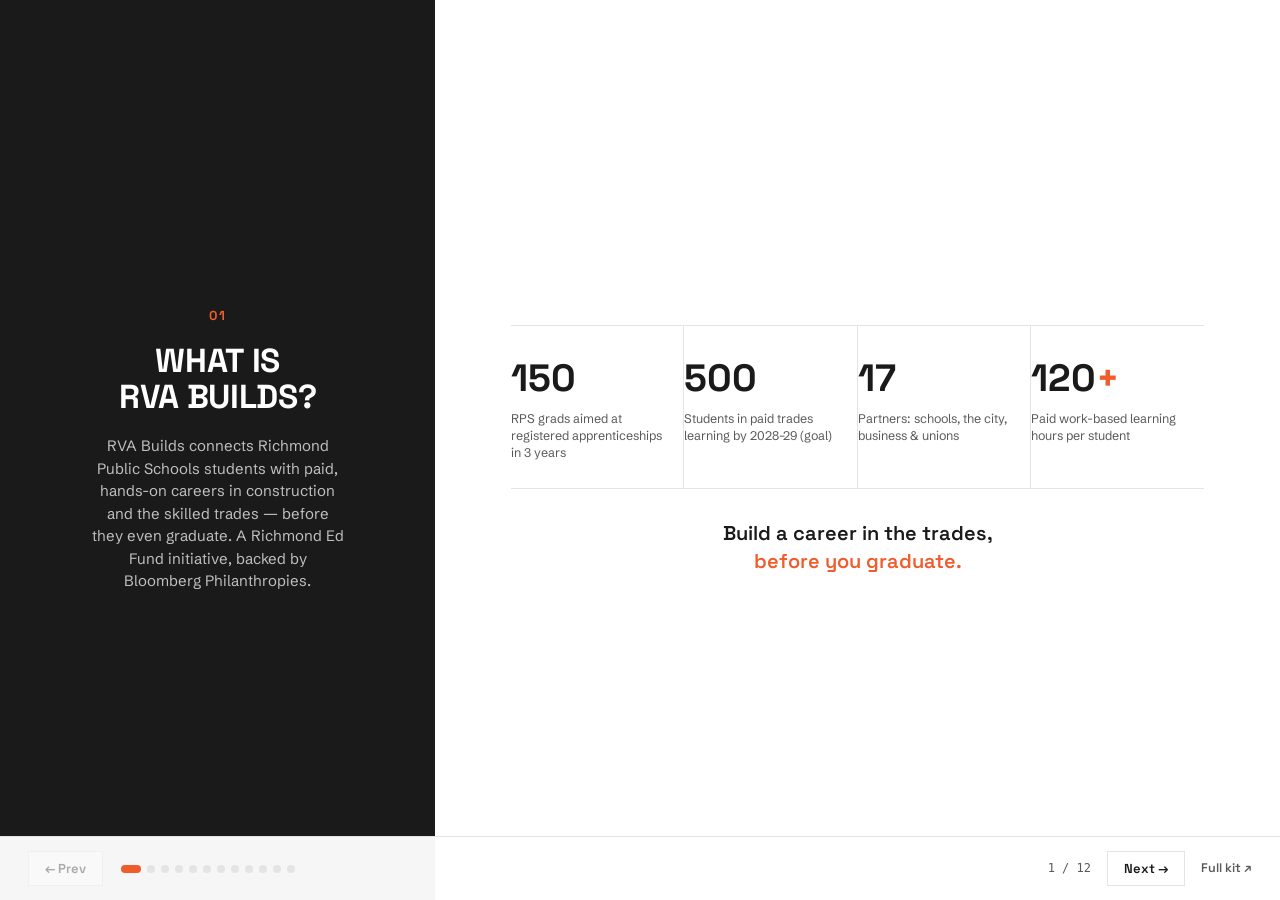
==== commit cc48f039: "Restructure slideshow: drop two slides, swap opening order - Removes the "The Logo" slide and the "M" ====
--- a/media-kit/slides.html
+++ b/media-kit/slides.html
@@ -140,18 +140,8 @@
 
 <div class="deck" id="deck">
 
-  <!-- SLIDE 1 — COVER -->
-  <section class="slide cover active">
-    <div class="sidebar">
-      <img src="assets/logos/horizontal/rva-builds-logo-light.png" alt="RVA Builds">
-      <div class="eyebrow">Richmond Ed Fund Initiative</div>
-      <h1>Media<br>Kit</h1>
-    </div>
-    <div class="content"><img src="assets/photography/hero-connection.jpg" alt="Two RVA Builds students"></div>
-  </section>
-
-  <!-- SLIDE 2 — ABOUT -->
-  <section class="slide">
+  <!-- SLIDE 1 — ABOUT -->
+  <section class="slide active">
     <div class="sidebar dark">
       <div class="kicker">01</div>
       <h2>What is<br>RVA Builds?</h2>
@@ -170,15 +160,14 @@
     </div>
   </section>
 
-  <!-- SLIDE 3 — THE LOGO -->
-  <section class="slide">
-    <div class="sidebar dark">
-      <div class="kicker">02</div>
-      <h2>The<br>Logo</h2>
-      <p>A construction crane lifting the "VA" cube — building Richmond's future, brick by brick.</p>
-    </div>
-    <div class="content bg-white">
-      <div class="logo-stage"><img src="assets/logos/horizontal/rva-builds-logo-dark-color.png" alt="RVA Builds logo"></div>
+  <!-- SLIDE 2 — COVER -->
+  <section class="slide cover">
+    <div class="sidebar">
+      <img src="assets/logos/horizontal/rva-builds-logo-light.png" alt="RVA Builds">
+      <div class="eyebrow">Richmond Ed Fund Initiative</div>
+      <h1>Media<br>Kit</h1>
+    </div>
+    <div class="content"><img src="assets/photography/hero-connection.jpg" alt="Two RVA Builds students"></div>
     </div>
   </section>
 
@@ -231,7 +220,7 @@
     <div class="sidebar dark">
       <div class="kicker">02</div>
       <h2>Usage<br>Rules</h2>
-      <p>Keep the mark consistent everywhere it appears.</p>
+      <p>No image or background should ever compete with the mark's clarity, and it must always appear in an approved color combination.</p>
     </div>
     <div class="content bg-white">
       <div class="two-col-list">
@@ -262,7 +251,7 @@
     <div class="sidebar dark">
       <div class="kicker">03</div>
       <h2>Main<br>Colors</h2>
-      <p>These are the colors that represent the identity of RVA Builds.</p>
+      <p>These colors represent the identity of RVA Builds — meant to build trust between candidates and employers.</p>
     </div>
     <div class="content bg-white">
       <div class="swatch-list">
@@ -287,7 +276,7 @@
     <div class="sidebar dark">
       <div class="kicker">03</div>
       <h2>Secondary<br>Colors</h2>
-      <p>Neutrals and status colors used for surfaces, text, and system states.</p>
+      <p>These create contrast against the main palette and should be used sparingly, for text, surfaces, and system states.</p>
     </div>
     <div class="content bg-white">
       <div class="swatch-list">
@@ -316,7 +305,7 @@
     <div class="sidebar dark">
       <div class="kicker">04</div>
       <h2>Typography</h2>
-      <p>Two contrasting typefaces: Space Grotesk for headlines, Schibsted Grotesk for body.</p>
+      <p>Two contrasting typefaces: Space Grotesk for headlines, Schibsted Grotesk for body. Weights can vary, as long as the text stays legible.</p>
     </div>
     <div class="content bg-white">
       <div class="type-wrap">
@@ -383,8 +372,9 @@
   <section class="slide">
     <div class="sidebar dark">
       <div class="kicker">07</div>
-      <h2>Photo&#8209;<br>graphy</h2>
-      <p>Real Richmond students, families, and workplaces — candid, warm, full of natural light.</p>
+      <h2>Photography</h2>
+      <p>Every photo used in RVA Builds materials should show real working people, with genuine range in age, background, and trade.</p>
+      <p style="margin-top:16px">Stock imagery and illustration should not be used.</p>
     </div>
     <div class="content bg-white">
       <div class="mosaic">
@@ -398,30 +388,13 @@
     </div>
   </section>
 
-  <!-- SLIDE 14 — MEDIA CONTACT / CLOSING -->
-  <section class="slide">
-    <div class="sidebar dark">
-      <div class="kicker">08</div>
-      <h2>Media<br>Contact</h2>
-      <p>Add the client's designated media contact — name, title, email, phone — before this kit is distributed outside the organization.</p>
-    </div>
-    <div class="content bg-white">
-      <div class="doc-list">
-        <div class="row"><code>docs/palette.md</code> · <code>docs/brand-tokens.css</code></div>
-        <div class="row"><code>docs/typography.md</code></div>
-        <div class="row"><code>docs/tone-and-voice.md</code></div>
-        <div class="row"><code>docs/boilerplate.md</code> — key facts, quotes, media contact</div>
-      </div>
-      <div class="closing-link">A program of the Richmond Ed Fund · Program site: <a href="https://rvabuilds.us/">rvabuilds.us</a></div>
-    </div>
-  </section>
 
 </div>
 
 <div class="controls">
   <button class="ctrl-btn" id="prevBtn" aria-label="Previous slide">← Prev</button>
   <div class="dots" id="dots"></div>
-  <span class="counter" id="counter">1 / 14</span>
+  <span class="counter" id="counter">1 / 13</span>
   <button class="ctrl-btn" id="nextBtn" aria-label="Next slide">Next →</button>
   <a class="fullkit-link" href="index.html">Full kit ↗</a>
 </div>
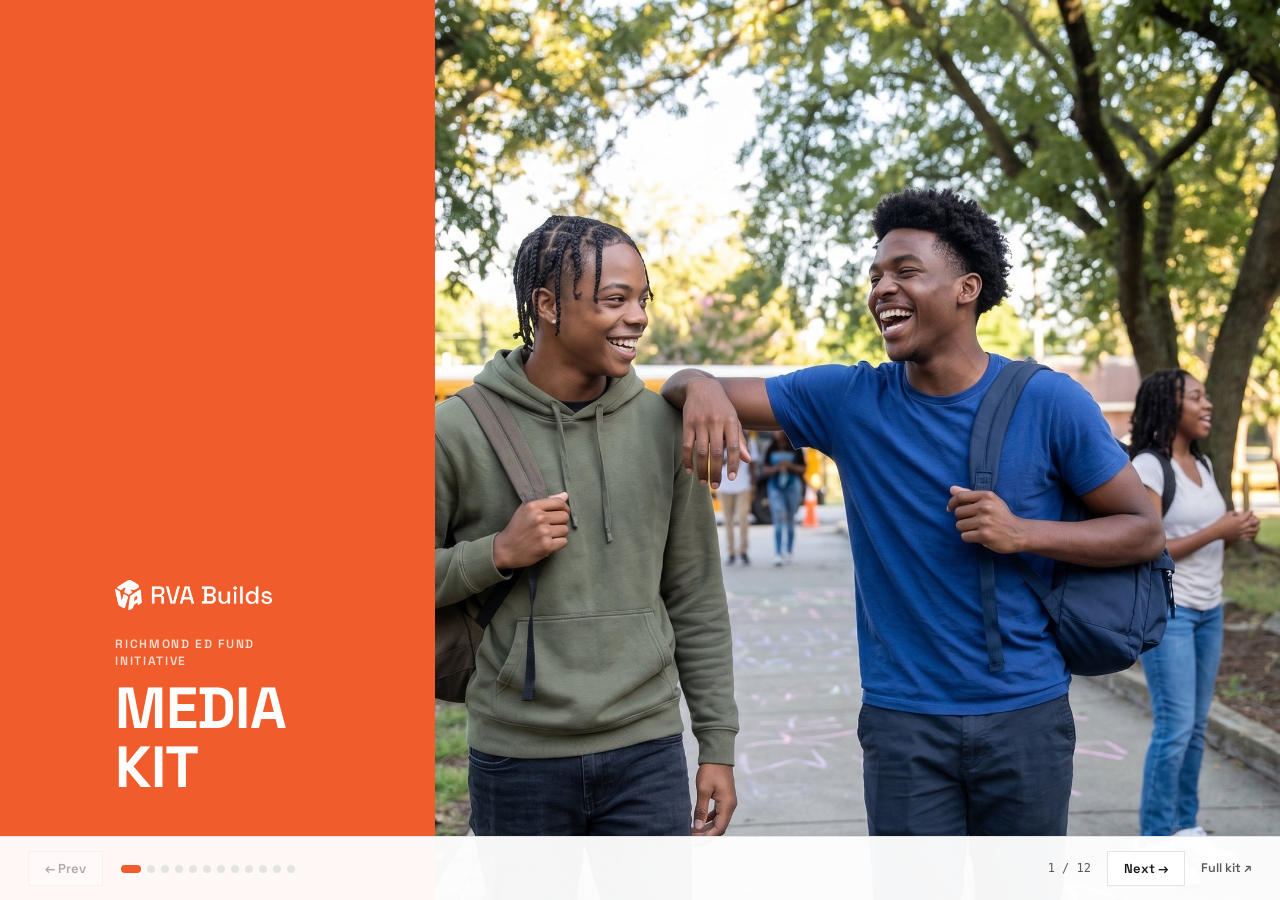
==== commit b6eaa97f: "Move Cover back to slide 1, About to slide 2 Reverts the opening order per feedback: Cover leads the" ====
--- a/media-kit/slides.html
+++ b/media-kit/slides.html
@@ -140,8 +140,18 @@
 
 <div class="deck" id="deck">
 
-  <!-- SLIDE 1 — ABOUT -->
-  <section class="slide active">
+  <!-- SLIDE 1 — COVER -->
+  <section class="slide cover active">
+    <div class="sidebar">
+      <img src="assets/logos/horizontal/rva-builds-logo-light.png" alt="RVA Builds">
+      <div class="eyebrow">Richmond Ed Fund Initiative</div>
+      <h1>Media<br>Kit</h1>
+    </div>
+    <div class="content"><img src="assets/photography/hero-connection.jpg" alt="Two RVA Builds students"></div>
+  </section>
+
+  <!-- SLIDE 2 — ABOUT -->
+  <section class="slide">
     <div class="sidebar dark">
       <div class="kicker">01</div>
       <h2>What is<br>RVA Builds?</h2>
@@ -157,17 +167,6 @@
         </div>
       </div>
       <div class="tagline">Build a career in the trades, <span class="accent">before you graduate.</span></div>
-    </div>
-  </section>
-
-  <!-- SLIDE 2 — COVER -->
-  <section class="slide cover">
-    <div class="sidebar">
-      <img src="assets/logos/horizontal/rva-builds-logo-light.png" alt="RVA Builds">
-      <div class="eyebrow">Richmond Ed Fund Initiative</div>
-      <h1>Media<br>Kit</h1>
-    </div>
-    <div class="content"><img src="assets/photography/hero-connection.jpg" alt="Two RVA Builds students"></div>
     </div>
   </section>
 
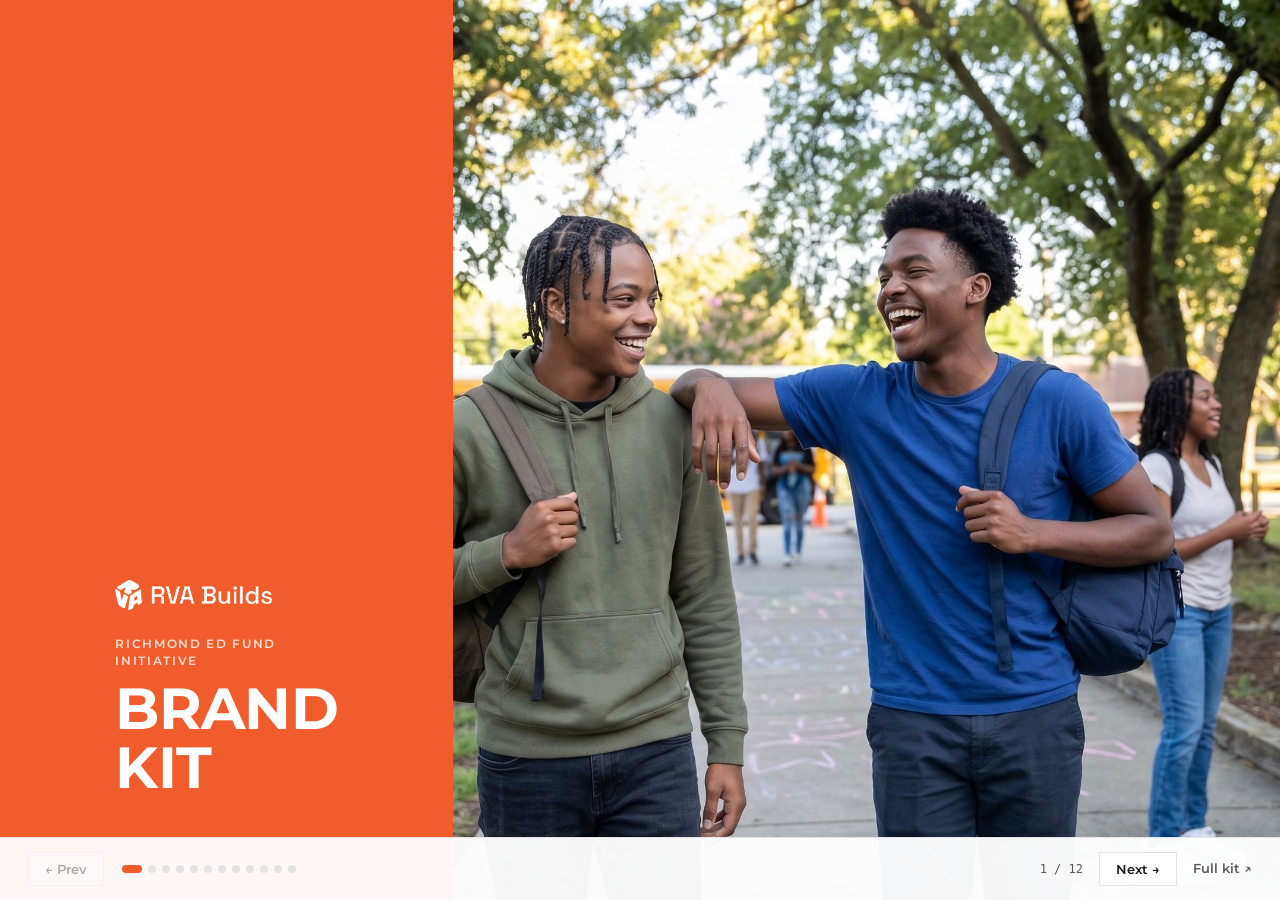
==== commit 3108d7b9: "Rename Media Kit to Brand Kit and swap fonts to Montserrat/Lato Per client feedback: renames the del" ====
--- a/media-kit/slides.html
+++ b/media-kit/slides.html
@@ -3,19 +3,19 @@
 <head>
 <meta charset="UTF-8">
 <meta name="viewport" content="width=device-width, initial-scale=1.0">
-<title>RVA Builds — Media Kit (Slideshow)</title>
-<meta name="description" content="RVA Builds media kit, presented as a slideshow: logos, colors, typography, tone &amp; voice, boilerplate, and photography.">
+<title>RVA Builds — Brand Kit (Slideshow)</title>
+<meta name="description" content="RVA Builds brand kit, presented as a slideshow: logos, colors, typography, tone &amp; voice, boilerplate, and photography.">
 <link rel="preconnect" href="https://fonts.googleapis.com">
 <link rel="preconnect" href="https://fonts.gstatic.com" crossorigin>
-<link href="https://fonts.googleapis.com/css2?family=Space+Grotesk:wght@400;500;600;700&family=Schibsted+Grotesk:wght@400;500;700&display=swap" rel="stylesheet">
+<link href="https://fonts.googleapis.com/css2?family=Montserrat:wght@500;600;700&family=Lato:wght@400;700&display=swap" rel="stylesheet">
 <style>
   :root{
     --accent:#F15C2C; --accent-hover:#D8481F; --accent-blue:#329FE6; --accent-purple:#7A35AE;
     --surface:#FFFFFF; --surface-soft:#F6F6F6; --surface-tint:#FDEDE7;
     --ink:#1A1A1A; --ink-muted:#5A5A5A; --border:#E4E4E4;
     --success:#1F8A4C; --danger:#C0392B;
-    --font-display:"Space Grotesk","Helvetica Neue",Arial,sans-serif;
-    --font-body:"Schibsted Grotesk","Helvetica Neue",Arial,sans-serif;
+    --font-display:"Montserrat","Helvetica Neue",Arial,sans-serif;
+    --font-body:"Lato","Helvetica Neue",Arial,sans-serif;
     --sidebar-w: 34%;
   }
   *{box-sizing:border-box;margin:0;padding:0}
@@ -145,7 +145,7 @@
     <div class="sidebar">
       <img src="assets/logos/horizontal/rva-builds-logo-light.png" alt="RVA Builds">
       <div class="eyebrow">Richmond Ed Fund Initiative</div>
-      <h1>Media<br>Kit</h1>
+      <h1>Brand<br>Kit</h1>
     </div>
     <div class="content"><img src="assets/photography/hero-connection.jpg" alt="Two RVA Builds students"></div>
   </section>
@@ -304,17 +304,17 @@
     <div class="sidebar dark">
       <div class="kicker">04</div>
       <h2>Typography</h2>
-      <p>Two contrasting typefaces: Space Grotesk for headlines, Schibsted Grotesk for body. Weights can vary, as long as the text stays legible.</p>
+      <p>Two contrasting typefaces: Montserrat for headlines, Lato for body. Both are standard Google Workspace fonts. Weights can vary, as long as the text stays legible.</p>
     </div>
     <div class="content bg-white">
       <div class="type-wrap">
-        <div class="type-name" style="font-family:var(--font-display)">Space Grotesk</div>
+        <div class="type-name" style="font-family:var(--font-display)">Montserrat</div>
         <div class="type-row">
           <div class="type-sample"><div class="glyph" style="font-family:var(--font-display);font-weight:500">Aa</div><div class="weight">Medium</div></div>
           <div class="type-sample"><div class="glyph" style="font-family:var(--font-display);font-weight:600">Aa</div><div class="weight">SemiBold</div></div>
           <div class="type-sample"><div class="glyph" style="font-family:var(--font-display);font-weight:700">Aa</div><div class="weight">Bold</div></div>
         </div>
-        <div class="type-name" style="font-family:var(--font-body)">Schibsted Grotesk</div>
+        <div class="type-name" style="font-family:var(--font-body)">Lato</div>
         <div class="type-row">
           <div class="type-sample"><div class="glyph" style="font-family:var(--font-body);font-weight:400">Aa</div><div class="weight">Regular</div></div>
           <div class="type-sample"><div class="glyph" style="font-family:var(--font-body);font-weight:700">Aa</div><div class="weight">Bold</div></div>
